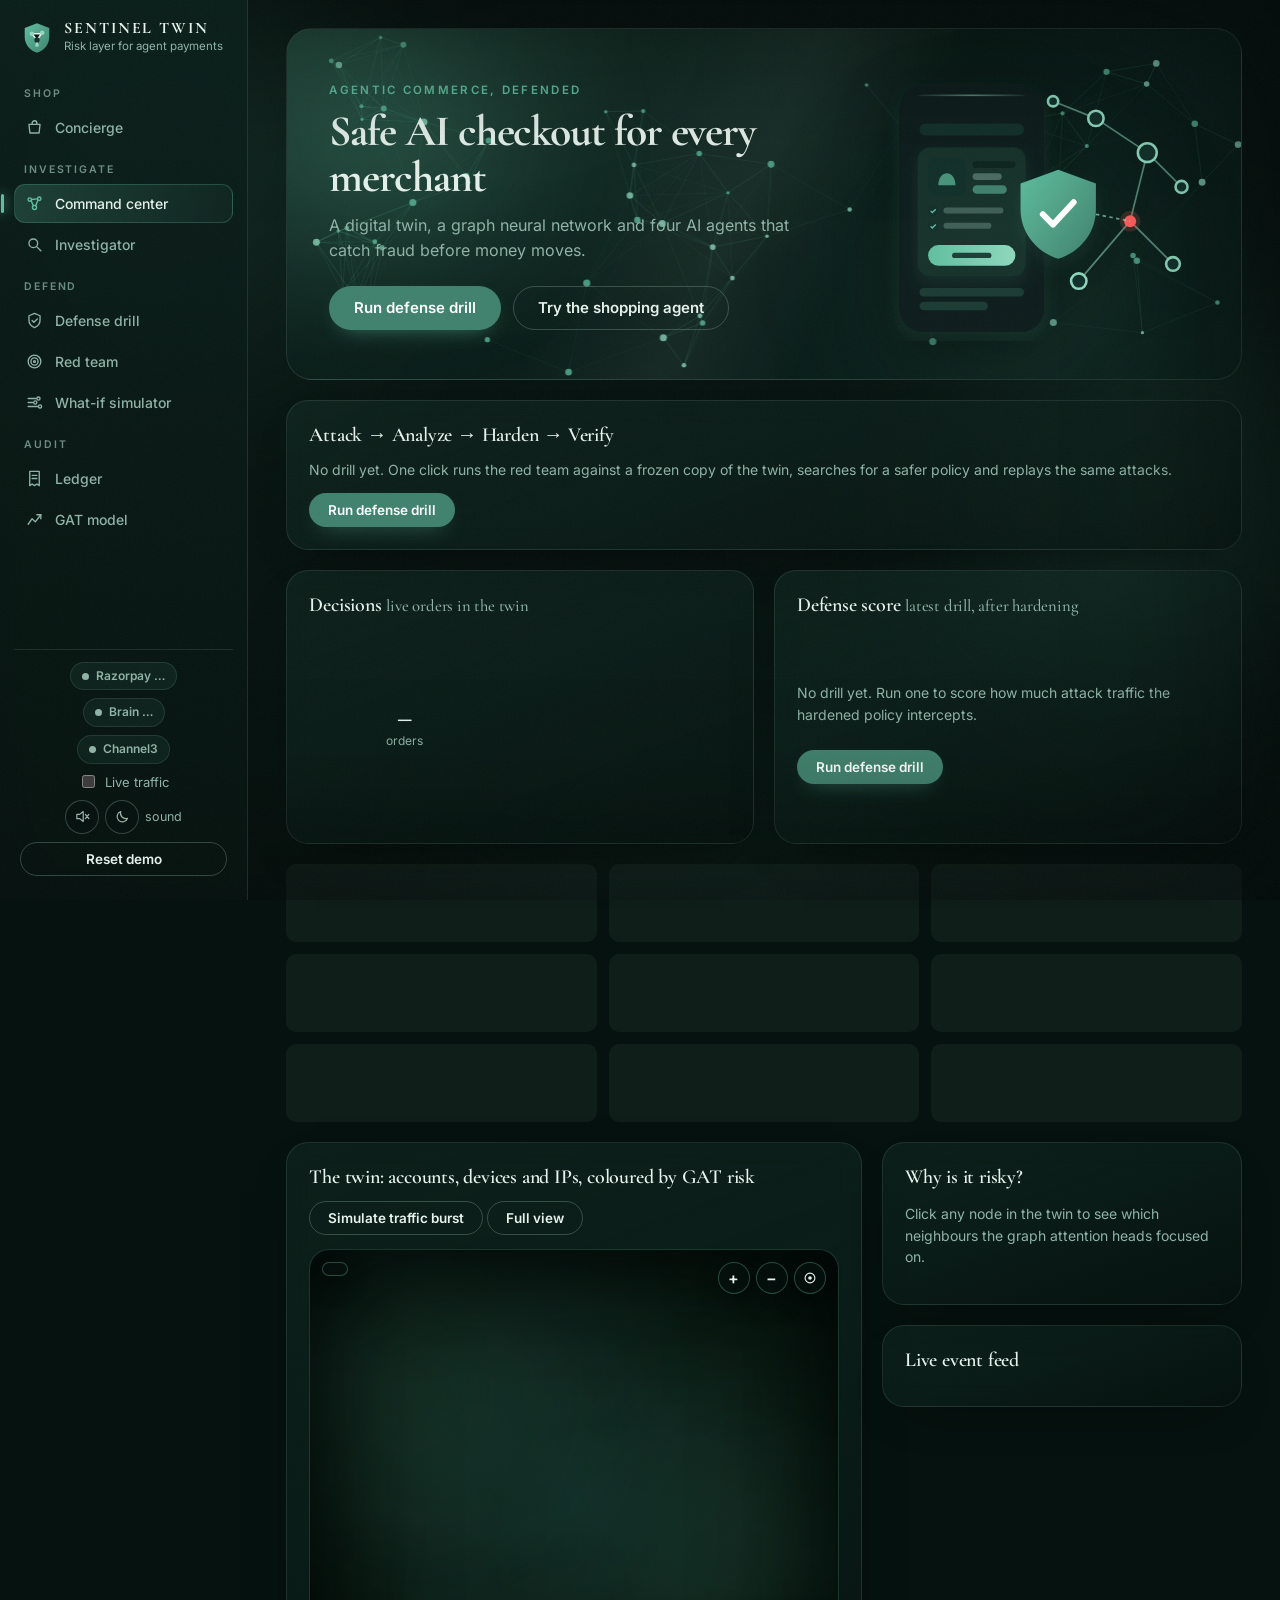
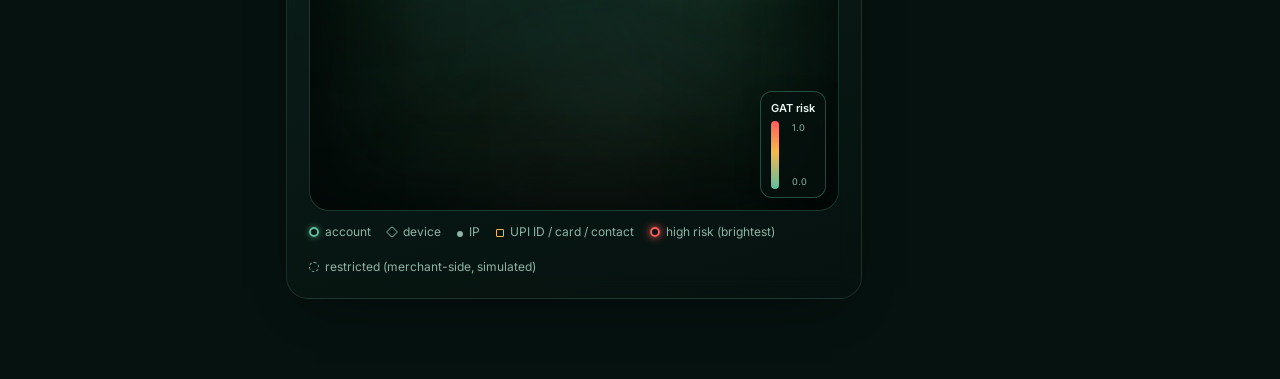
==== static/index.html @ c7ac9d2c "Graph: fewer layout iterations and no improvedLayout pass (it cannot position this graph and blocks " ====
<!doctype html>
<html lang="en">
<head>
<meta charset="utf-8">
<meta name="viewport" content="width=device-width, initial-scale=1">
<title>Sentinel Twin</title>
<link rel="icon" href="data:image/svg+xml,<svg xmlns='http://www.w3.org/2000/svg' viewBox='0 0 32 32'><path d='M16 2 4 6.5v8.2C4 22.3 9.1 28 16 30c6.9-2 12-7.7 12-15.3V6.5Z' fill='%2340826D'/><g fill='%23E6F2EC'><circle cx='11' cy='12' r='2.2'/><circle cx='21' cy='11' r='2.2'/><circle cx='16' cy='19' r='2.6'/></g><path d='M11 12l5 7 5-8' stroke='%23E6F2EC' stroke-width='1.4' fill='none'/></svg>">
<link rel="stylesheet" href="/static/theme.css?v=3">
<link rel="stylesheet" href="/static/vendor/ag-grid.css">
<link rel="stylesheet" href="/static/vendor/ag-theme-quartz.css">
<link rel="stylesheet" href="/static/style.css?v=32">
</head>
<body>
<div id="page-smoke" aria-hidden="true"><i></i><i></i><i></i></div>
<div class="shell">
<aside class="sidebar" id="sidebar" aria-label="Sections">
  <a class="brand" href="/" title="Back to the story"><svg class="logo" viewBox="0 0 36 36" aria-hidden="true"><defs><linearGradient id="lg-sh" x1="0" y1="0" x2="1" y2="1"><stop offset="0" stop-color="#5FBF9F"/><stop offset="1" stop-color="#40826D"/></linearGradient></defs>
    <path d="M18 2.5 5 7.4v9.2C5 25 10.6 31.3 18 33.5 25.4 31.3 31 25 31 16.6V7.4Z" fill="url(#lg-sh)"/>
    <g stroke="#fff" stroke-width="1.6" stroke-linecap="round" opacity=".9"><path d="M12.5 13.5 18 20l5.5-7.5M18 20v5.5M12.5 13.5h11"/></g>
    <g fill="#8FD9BF"><circle cx="12.5" cy="13.5" r="2.4"/><circle cx="23.5" cy="12.5" r="2.4"/><circle cx="18" cy="25.5" r="2"/></g><circle cx="18" cy="20" r="2.8" fill="#12302A"/></svg><div><b>Sentinel Twin</b><small>Risk layer for agent payments</small></div></a>
  <nav class="tabs" id="tabs">
    <div class="navgroup">Shop</div>
    <button data-tab="concierge"><svg viewBox="0 0 24 24" aria-hidden="true"><path d="M5 8h14l-1.2 11H6.2z"/><path d="M9 8V6.5a3 3 0 0 1 6 0V8"/></svg><span>Concierge</span></button>
    <div class="navgroup">Investigate</div>
    <button data-tab="command" class="active"><svg viewBox="0 0 24 24" aria-hidden="true"><circle cx="6" cy="7" r="2.2"/><circle cx="18" cy="6" r="2.2"/><circle cx="12" cy="17" r="2.6"/><path d="M7.8 8.4 10.6 15M16.4 7.6 13.4 15M8.2 7l7.6-.8"/></svg><span>Command center</span></button>
    <button data-tab="investigator"><svg viewBox="0 0 24 24" aria-hidden="true"><circle cx="10.5" cy="10.5" r="5.5"/><path d="m15 15 5 5"/></svg><span>Investigator</span></button>
    <div class="navgroup">Defend</div>
    <button data-tab="drill"><svg viewBox="0 0 24 24" aria-hidden="true"><path d="M12 3 5 6v5.5c0 4.4 3 8 7 9.5 4-1.5 7-5.1 7-9.5V6z"/><path d="m9 12 2.2 2.2L15.5 10"/></svg><span>Defense drill</span></button>
    <button data-tab="redteam"><svg viewBox="0 0 24 24" aria-hidden="true"><circle cx="12" cy="12" r="8"/><circle cx="12" cy="12" r="4.5"/><circle cx="12" cy="12" r="1.2"/></svg><span>Red team</span></button>
    <button data-tab="whatif"><svg viewBox="0 0 24 24" aria-hidden="true"><path d="M4 7h10M4 12h6M4 17h12"/><circle cx="17" cy="7" r="2"/><circle cx="13" cy="12" r="2"/><circle cx="19" cy="17" r="2"/></svg><span>What-if simulator</span></button>
    <div class="navgroup">Audit</div>
    <button data-tab="ledger"><svg viewBox="0 0 24 24" aria-hidden="true"><path d="M6 3h12v18l-3-2-3 2-3-2-3 2z"/><path d="M9 8h6M9 12h6"/></svg><span>Ledger</span></button>
    <button data-tab="model"><svg viewBox="0 0 24 24" aria-hidden="true"><path d="M4 18 9 11l4 4 7-9"/><path d="M15 6h5v5"/></svg><span>GAT model</span></button>
  </nav>
  <div class="side-foot badges">
    <span id="b-pay" class="badge">Razorpay …</span>
    <span id="b-brain" class="badge">Brain …</span>
    <span id="b-c3" class="badge" hidden>Channel3</span>
    <label class="toggle"><input type="checkbox" id="auto"> Live traffic</label>
    <div class="row sound-row"><button class="sound-btn" data-sound-toggle type="button"></button><button class="sound-btn" data-sound-toggle="ambient" type="button"></button><span class="muted small">sound</span></div>
    <button class="ghost" id="btn-reset" title="Rebuild the twin from its seed and clear queues, checkouts and policy">Reset demo</button>
  </div>
</aside>
<div class="scrim" id="scrim" hidden></div>
<div class="workspace">
<header class="mobilebar">
  <button class="ghost iconbtn" id="menu-btn" aria-label="Open navigation" aria-controls="sidebar" aria-expanded="false"><svg viewBox="0 0 24 24" aria-hidden="true"><path d="M4 7h16M4 12h16M4 17h16"/></svg></button>
  <b id="mobile-title">Command center</b>
  <span class="badge" id="b-pay-mini" aria-hidden="true"></span>
  <button class="sound-btn" data-sound-toggle type="button"></button>
</header>
<main>
<!-- COMMAND CENTER -->
<section id="tab-command" class="tab active">
  <div class="hero">
    <div class="hero-bg" aria-hidden="true"><div class="smoke"><i></i><i></i><i></i><i></i></div><canvas id="hero-net"></canvas></div>
    <div class="hero-copy">
      <span class="eyebrow">Agentic commerce, defended</span>
      <h1>Safe AI checkout for every merchant</h1>
      <p class="sub">A digital twin, a graph neural network and four AI agents that catch fraud before money moves.</p>
      <div class="row"><button id="hero-drill">Run defense drill</button><button class="ghost" id="hero-shop">Try the shopping agent</button></div>
      <div id="hero-proof"></div>
    </div>
    <svg class="hero-art" viewBox="0 0 420 320" role="img" aria-label="Illustration: a phone showing a checkout card, protected by a shield linked to a network of nodes">
      <defs>
        <linearGradient id="h-sh" x1="0" y1="0" x2="1" y2="1"><stop offset="0" stop-color="#5FBF9F"/><stop offset="1" stop-color="#40826D"/></linearGradient>
        <linearGradient id="h-btn" x1="0" y1="0" x2="1" y2="0"><stop offset="0" stop-color="#5FBF9F"/><stop offset="1" stop-color="#8FD9BF"/></linearGradient>
        <filter id="h-shadow" x="-20%" y="-20%" width="140%" height="140%"><feDropShadow dx="0" dy="8" stdDeviation="10" flood-color="#40826D" flood-opacity=".18"/></filter>
      </defs>
      <g stroke="#8FD9BF" stroke-width="2" opacity=".55" fill="none">
        <path d="M300 60 L360 100 L340 180 L390 230 M360 100 L400 140 M340 180 L280 250 M300 60 L250 40"/>
      </g>
      <g fill="#12302A" stroke="#8FD9BF" stroke-width="3">
        <circle cx="300" cy="60" r="9"/><circle cx="360" cy="100" r="11"/><circle cx="400" cy="140" r="7"/><circle cx="390" cy="230" r="8"/><circle cx="280" cy="250" r="9"/><circle cx="250" cy="40" r="6"/>
      </g>
      <circle cx="340" cy="180" r="12" fill="#FF5C5C" opacity=".18"/><circle cx="340" cy="180" r="7" fill="#FF5C5C"/>
      <g filter="url(#h-shadow)">
        <rect x="70" y="20" width="170" height="290" rx="28" fill="#0B1F1A"/>
        <rect x="80" y="32" width="150" height="266" rx="20" fill="#0B1F1A"/>
        <rect x="132" y="40" width="46" height="8" rx="4" fill="#0B1F1A"/>
      </g>
      <rect x="94" y="66" width="122" height="14" rx="7" fill="#12302A"/>
      <g filter="url(#h-shadow)"><rect x="92" y="94" width="126" height="150" rx="14" fill="#12302A"/></g>
      <rect x="104" y="106" width="44" height="44" rx="10" fill="#12302A"/>
      <path d="M116 138c0-8 4-14 10-14s10 6 10 14z M120 124h12" fill="#5FBF9F" opacity=".7"/>
      <rect x="156" y="110" width="50" height="8" rx="4" fill="#0B1F1A" opacity=".75"/>
      <rect x="156" y="124" width="34" height="8" rx="4" fill="#8FB3A6" opacity=".45"/>
      <rect x="156" y="138" width="40" height="10" rx="5" fill="#40826D"/>
      <g font-family="Plus Jakarta Sans, sans-serif" font-size="9" fill="#5FBF9F">
        <circle cx="110" cy="168" r="6" fill="#12302A"/><path d="M107 168l2 2 4-4" stroke="#5FBF9F" stroke-width="1.6" fill="none"/>
        <rect x="122" y="164" width="70" height="7" rx="3.5" fill="#8FB3A6" opacity=".35"/>
        <circle cx="110" cy="186" r="6" fill="#12302A"/><path d="M107 186l2 2 4-4" stroke="#5FBF9F" stroke-width="1.6" fill="none"/>
        <rect x="122" y="182" width="56" height="7" rx="3.5" fill="#8FB3A6" opacity=".35"/>
      </g>
      <rect x="104" y="208" width="102" height="24" rx="12" fill="url(#h-btn)"/>
      <rect x="132" y="217" width="46" height="6" rx="3" fill="#12302A" opacity=".9"/>
      <rect x="94" y="258" width="122" height="10" rx="5" fill="#1B3B33"/>
      <rect x="94" y="274" width="80" height="10" rx="5" fill="#1B3B33"/>
      <g filter="url(#h-shadow)" transform="translate(212 120)">
        <path d="M44 0 0 16v30c0 28 19 50 44 58 25-8 44-30 44-58V16Z" fill="url(#h-sh)"/>
        <path d="M26 52l12 12 24-26" stroke="#fff" stroke-width="7" stroke-linecap="round" stroke-linejoin="round" fill="none"/>
      </g>
      <path d="M300 172 L340 180" stroke="#8FD9BF" stroke-width="2" stroke-dasharray="4 4" opacity=".7"/>
    
      <defs><linearGradient id="h-scan" x1="0" y1="0" x2="1" y2="0"><stop offset="0" stop-color="#8FD9BF" stop-opacity="0"/><stop offset=".5" stop-color="#8FD9BF" stop-opacity=".55"/><stop offset="1" stop-color="#8FD9BF" stop-opacity="0"/></linearGradient>
        <clipPath id="h-clip"><rect x="80" y="32" width="150" height="266" rx="20"/></clipPath></defs>
      <g clip-path="url(#h-clip)"><g class="scan"><rect x="80" y="0" width="150" height="34" fill="url(#h-scan)"/><rect x="80" y="17" width="150" height="1.5" fill="#8FD9BF"/></g></g>
    </svg>
  </div>
  <div class="card" id="loop-card"><div class="skel line"></div><div class="skel line short"></div></div>
  <div class="pulse-row">
    <div class="card"><div class="cardhead"><h3>Decisions <small class="muted">live orders in the twin</small></h3></div>
      <div class="donutrow"><div class="donutwrap"><canvas id="decision-donut"></canvas><div class="donut-center"><b id="donut-n">–</b><span>orders</span></div></div><div id="donut-legend" class="donut-legend"></div></div></div>
    <div class="card"><div class="cardhead"><h3>Defense score <small class="muted">latest drill, after hardening</small></h3></div>
      <div id="gauge"></div></div>
  </div>
  <div class="kpis" id="kpis"><div class="kpi skel"></div><div class="kpi skel"></div><div class="kpi skel"></div><div class="kpi skel"></div><div class="kpi skel"></div><div class="kpi skel"></div><div class="kpi skel"></div><div class="kpi skel"></div><div class="kpi skel"></div></div>
  <div class="grid2">
    <div class="card graphcard">
      <div class="cardhead"><h3>The twin: accounts, devices and IPs, coloured by GAT risk</h3>
        <div><button class="ghost" id="btn-burst">Simulate traffic burst</button> <button class="ghost" id="btn-reset-graph">Full view</button></div></div>
      <div class="graphwrap"><div class="stardust" aria-hidden="true"></div><div class="fog" aria-hidden="true"><i></i><i></i><i></i><i></i><i></i><i></i></div><svg class="wisp" aria-hidden="true"><filter id="wisp-f"><feTurbulence type="fractalNoise" baseFrequency=".006 .012" numOctaves="3" seed="7"/><feColorMatrix values="0 0 0 0 .25  0 0 0 0 .55  0 0 0 0 1  0 0 0 .55 -.12"/></filter><rect width="100%" height="100%" filter="url(#wisp-f)"/></svg><div id="graph"></div><div class="vignette" aria-hidden="true"></div>
        <div id="ring-chips"></div>
        <div class="hud hud-tl" id="hud-stats"></div>
        <div class="hud hud-tr"><button class="hudbtn" id="hud-zoom-in" title="Zoom in" aria-label="Zoom in">+</button><button class="hudbtn" id="hud-zoom-out" title="Zoom out" aria-label="Zoom out">−</button><button class="hudbtn" id="hud-ring" title="Focus the riskiest ring" aria-label="Focus the riskiest ring"><svg viewBox="0 0 20 20" width="14" height="14"><circle cx="10" cy="10" r="7" fill="none" stroke="currentColor" stroke-width="1.6"/><circle cx="10" cy="10" r="2.6" fill="currentColor"/></svg></button></div>
        <div class="hud hud-br"><span>GAT risk</span><div class="riskscale"></div><small>1.0</small><small>0.0</small></div></div>
      <div class="legend"><span><i class="dot acc"></i>account</span><span><i class="dot dev"></i>device</span><span><i class="dot ip"></i>IP</span><span><i class="dot pay"></i>UPI ID / card / contact</span><span><i class="dot hot"></i>high risk (brightest)</span><span><i class="dot frozen"></i>restricted (merchant-side, simulated)</span></div>
    </div>
    <div class="side">
      <div class="card" id="explain-card"><h3>Why is it risky?</h3><p class="muted">Click any node in the twin to see which neighbours the graph attention heads focused on.</p></div>
      <div class="card feedcard"><h3>Live event feed</h3><ul id="feed"></ul></div>
    </div>
  </div>
</section>

<!-- DEFENSE DRILL -->
<section id="tab-drill" class="tab">
  <div class="tabhero"><div><h2>Defense drill</h2><p>Attack a frozen copy of the twin, search for a safer policy, then replay the same attacks to prove it.</p></div><svg viewBox="0 0 170 96" role="img" aria-label="Attacker blocked by a shield, then a check mark">
<circle cx="28" cy="48" r="20" fill="#12302A"/><circle cx="28" cy="40" r="7" fill="#FF5C5C"/><path d="M15 64c2-10 7-14 13-14s11 4 13 14z" fill="#FF5C5C" opacity=".85"/>
<path d="M52 48h22" stroke="#FF5C5C" stroke-width="3" stroke-dasharray="4 4"/><path d="M70 42l8 6-8 6" fill="none" stroke="#FF5C5C" stroke-width="3"/>
<path d="M98 14 78 21v16c0 15 9 26 20 30 11-4 20-15 20-30V21z" fill="#40826D"/><path d="M98 22 86 26v11c0 9 5 16 12 19z" fill="#5FBF9F" opacity=".7"/>
<path d="M120 48h14" stroke="#8FD9BF" stroke-width="3"/><circle cx="150" cy="48" r="16" fill="#12302A"/><path d="M143 48l5 5 9-10" fill="none" stroke="#5FBF9F" stroke-width="4" stroke-linecap="round" stroke-linejoin="round"/></svg></div>
  <div class="card flowcard" id="drill-flow"></div>
  <div class="card drill-hero"><div class="cardhead"><div><h3>Defense drill <span class="tag synth">Synthetic attack traffic</span> <span class="tag">Policy hardening</span></h3>
    <p class="muted">One click: the red team attacks a frozen copy of the twin, the simulator searches 216 policies while pricing false positives, then the <b>same</b> seeded attacks are replayed under the winner. Live traffic is untouched until you apply.</p></div>
    <div class="row"><button id="btn-drill" class="big">Run defense drill</button><button class="ghost" id="btn-drill-apply" disabled>Apply hardened policy to live</button><button class="ghost" id="btn-drill-rollback" disabled>Roll back</button></div></div>
    <p class="muted" id="drill-status"></p></div>
  <div class="card drill-step" id="ds-1"><h3>1 · Red team attacks</h3><div id="d-attacks"></div></div>
  <div class="card drill-step" id="ds-2"><h3>2 · Simulator searches</h3><p id="d-search" class="muted"></p><div id="d-cands"></div></div>
  <div class="card drill-step" id="ds-3"><h3>3 · Same attack replayed</h3><div id="d-verify"></div><p id="d-fresh" class="muted"></p></div>
  <div class="card drill-step" id="ds-4"><h3>4 · Scorecard</h3><div class="kpis big" id="d-kpis"></div>
    <div class="drill-chart"><canvas id="d-chart" height="200"></canvas></div>
    <p class="muted">Remaining leak: synthetic-identity warm-up orders under about ₹5,000 look like normal shopping; catching them would cost more good customers than they're worth.</p></div>
  <div class="card drill-step" id="ds-5"><h3>5 · Why a graph? Rules only vs GAT</h3>
    <p class="muted">The same orders replayed through three engines. Intercepted = blocked or sent to review. Synthetic attack traffic.</p>
    <div id="d-engines"></div>
    <div class="drill-chart"><canvas id="d-cmp-chart" height="220"></canvas></div>
    <div id="d-byattack"></div><p class="muted" id="d-auc"></p></div>
  <div class="card" id="mrt-card"><div class="cardhead"><div><h3>Model red team <span class="tag synth">Synthetic attack traffic</span> <span class="tag">Detector hardening</span></h3>
    <small class="muted">The drill above hardens the decision policy. This attacks the detector itself: rings drop 70% of their internal links and add 4 cover links each to honest accounts. Then GraphSAGE is retrained on perturbed graphs and tested on a fresh perturbation. Held-out rings, 3 seeds, on a copy of the twin.</small></div>
    <button id="btn-mrt">Attack and harden the model</button></div><div id="mrt-out"></div></div>
  <div class="card" id="scn-card"><div class="cardhead"><div><h3>New account joins a fraud ring <span class="tag synth">Synthetic scenario</span></h3>
    <small class="muted">A 45-day-old, KYC-verified account with normal history verified a phone number at signup that a known fraud ring also uses. Then the shopping agent checks out a ₹9,999 keyboard. A second account shows the pre-capture check: it pays from a ring's UPI ID. Runs on a copy of the twin; nothing live changes.</small></div>
    <button id="btn-scn">Run scenario</button></div>
    <div id="scn-out"></div></div>
</section>

<!-- CONCIERGE -->
<section id="tab-concierge" class="tab">
  <div class="tabhero"><div><h2>Concierge · chat & voice</h2><p>Shop and pay with Razorpay in ten Indian languages. Spending limits are enforced in code, not by the model.</p></div><svg viewBox="0 0 170 96" role="img" aria-label="Chat bubble with Indian language glyphs and a shopping bag">
<path d="M12 14h96a12 12 0 0 1 12 12v34a12 12 0 0 1-12 12H48l-18 16v-16H12A12 12 0 0 1 0 60V26a12 12 0 0 1 12-12z" fill="#5FBF9F" transform="translate(4 0)"/>
<text x="20" y="52" font-family="Noto Sans, sans-serif" font-size="22" font-weight="700" fill="#fff">अ த ক</text>
<path d="M124 38h36l-4 46h-28z" fill="#40826D"/><path d="M134 38v-6a8 8 0 0 1 16 0v6" fill="none" stroke="#40826D" stroke-width="3.5"/><circle cx="142" cy="60" r="6" fill="#8FD9BF"/></svg></div>
  <div class="grid2">
    <div class="card chat">
      <div class="cardhead"><h3>Talk to Sentinel</h3>
        <div class="row"><select id="lang"></select>
        <label class="toggle"><input type="checkbox" id="speak" checked> Speak replies</label></div></div>
      <div id="messages"></div>
      <div id="pay-slot"></div>
      <div class="composer">
        <button id="mic" class="mic" title="Hold to talk">🎙</button>
        <input id="msg" placeholder="Try: buy a gift for a coffee lover under ₹3,000 · or · investigate the riskiest account · or · run the red team">
        <button id="send">Send</button>
      </div>
      <div class="chips" id="chips"></div>
    </div>
    <div class="side">
      <div class="card"><h3>Spending mandate <small class="muted">enforced in code, not by the model</small></h3>
        <p class="muted small">A UPI Reserve Pay-style consent: approve a limit once, the agent spends inside it. Simulated on standard Razorpay test checkout.</p>
        <div class="form">
          <label>Per-order limit ₹<input type="number" id="m-order" step="100"></label>
          <label>Monthly budget ₹<input type="number" id="m-budget" step="100"></label>
          <label>Blocked categories<input id="m-blocked"></label>
          <div class="row"><button id="m-save" class="ghost">Save mandate</button><span id="m-spent" class="muted"></span></div>
        </div>
      </div>
      <div class="card"><h3>Agent trace</h3><ol id="trace" class="trace"></ol></div>
    </div>
  </div>
</section>

<!-- INVESTIGATOR -->
<section id="tab-investigator" class="tab">
  <div class="tabhero"><div><h2>Investigator</h2><p>An AI analyst that follows shared devices and IPs through the graph and proposes actions for human approval.</p></div><svg viewBox="0 0 170 96" role="img" aria-label="Magnifier over connected nodes">
<g stroke="#8FD9BF" stroke-width="2" opacity=".7"><path d="M20 30 50 50 30 75M50 50 85 30 110 55M85 30 75 12M110 55 140 40"/></g>
<g fill="#12302A" stroke="#5FBF9F" stroke-width="2.5"><circle cx="20" cy="30" r="6"/><circle cx="30" cy="75" r="6"/><circle cx="75" cy="12" r="5"/><circle cx="140" cy="40" r="6"/></g>
<circle cx="50" cy="50" r="7" fill="#FF5C5C"/><circle cx="85" cy="30" r="7" fill="#FF5C5C"/><circle cx="110" cy="55" r="6" fill="#5FBF9F"/>
<circle cx="80" cy="42" r="26" fill="#12302A" fill-opacity=".55" stroke="#40826D" stroke-width="5"/><path d="M99 61l22 22" stroke="#40826D" stroke-width="9" stroke-linecap="round"/></svg></div>
  <div class="grid2">
    <div class="card"><div class="cardhead"><h3>Accounts ranked by GAT risk</h3>
      <button id="btn-investigate-top">Investigate riskiest</button></div>
      <div id="acc-grid" class="ag-theme-quartz-dark gridbox"></div></div>
    <div class="card" id="ev-card"><div class="cardhead"><div><h3>Evidence case <span class="tag">model → evidence → copilot → human</span></h3>
      <small class="muted">The GAT triages; deterministic graph checks gather evidence with record pointers; the copilot only explains that evidence; a person decides, with a reason (RBI rules in <code>compliance_rules.yaml</code>).</small></div></div>
      <div class="row"><input id="ev-account" placeholder="account, e.g. A-212" style="width:160px"><button id="btn-ev-open">Open evidence case</button><button class="ghost" id="btn-ev-top">Riskiest account</button></div>
      <div id="ev-out"></div><p class="muted small" id="ev-ledger"></p></div>
    <div class="side">
      <div class="card"><div class="cardhead"><h3>Reviewer twin <span class="tag">shadow mode</span></h3></div>
        <p class="muted">A digital twin of the person working this queue: it learns from every approve and reject and predicts the next one. It only predicts: a named person decides. Autopilot is off, and only a named admin with a written reason can switch it on, for releasing holds only.</p>
        <div id="rt-card-body"></div></div>
      <div class="card"><div class="cardhead"><h3>Review queue <small class="muted">human approval · least certain first</small></h3>
        <label class="toggle">Reviewer <input id="reviewer" value="merchant" style="width:110px"></label></div>
        <p class="muted">The investigator only proposes refunds and merchant-side restrictions (simulated in the twin, not a Razorpay account action). Held agent checkouts wait here too. Nothing runs until you approve.</p>
        <div id="review-queue"></div>
        <details><summary class="muted">Audit trail</summary><div id="review-audit"></div></details></div>
      <div class="card"><h3>Case reports</h3><div id="cases"></div></div>
      <div class="card"><h3>Investigator trace</h3><ol id="inv-trace" class="trace"></ol></div>
    </div>
  </div>
</section>

<!-- RED TEAM -->
<section id="tab-redteam" class="tab">
  <div class="tabhero"><div><h2>Adaptive red team</h2><p>An attacker agent that probes the twin, learns what was intercepted and changes tactics. Synthetic traffic only.</p></div><svg viewBox="0 0 170 96" role="img" aria-label="Hooded figure next to a target">
<circle cx="120" cy="48" r="38" fill="none" stroke="#FF5C5C" stroke-width="2" opacity=".35"/><circle cx="120" cy="48" r="26" fill="none" stroke="#FF5C5C" stroke-width="2" opacity=".55"/><circle cx="120" cy="48" r="13" fill="none" stroke="#FF5C5C" stroke-width="2.5"/><circle cx="120" cy="48" r="4" fill="#FF5C5C"/>
<path d="M120 4v14M120 78v14M76 48h14M150 48h14" stroke="#FF5C5C" stroke-width="2"/>
<path d="M18 92c0-26 10-40 26-46-10-4-14-14-12-24 2-12 12-18 22-18s20 6 22 18c2 10-2 20-12 24 16 6 26 20 26 46z" fill="#40826D"/>
<ellipse cx="54" cy="30" rx="11" ry="13" fill="#0B1F1A"/><circle cx="50" cy="31" r="1.8" fill="#8FD9BF"/><circle cx="58" cy="31" r="1.8" fill="#8FD9BF"/></svg></div>
  <div class="card"><div class="cardhead"><h3>Adaptive red team <span class="tag synth">Synthetic attack traffic</span></h3>
    <div><button id="btn-campaign">Launch adaptive campaign</button></div></div>
    <p class="muted">The red team attacks a sandboxed fork of the twin, watches what got intercepted (blocked or sent to review), then changes tactics to evade. Nothing touches live state.</p>
    <div class="kpis" id="rt-score"></div>
  </div>
  <div class="card" id="inj-card"><div class="cardhead"><div><h3>Chatbot injection <span class="tag synth">Synthetic attack traffic</span></h3>
    <small class="muted">Prompt-injection attempts against the agents: direct, multilingual (Hindi, Hinglish, Tamil, Telugu, Bengali), encoded, hidden characters, multi-turn, and indirect through an account name, a product listing and webhook notes. On a throwaway copy; nothing live changes. Privileged actions are never available to a model, so "got through" means a real effect or a leak, not just a cheeky reply.</small></div>
    <button id="btn-inj">Run injection playbook</button></div>
    <div class="kpis" id="inj-kpis"></div><div id="inj-out"></div></div>
  <div class="grid2">
    <div class="card"><h3>Attack playbooks <small class="muted">tune and fire one by hand</small></h3><div id="attacks" class="attacks"></div>
      <h3>Results</h3><div id="rt-grid" class="ag-theme-quartz-dark gridbox small"></div></div>
    <div class="side">
      <div class="card"><h3>Red team report</h3><div id="rt-report" class="report muted">No campaign yet.</div>
        <button class="ghost" id="btn-to-whatif">Test a hardened policy in the what-if simulator →</button></div>
      <div class="card"><h3>Red team trace</h3><ol id="rt-trace" class="trace"></ol></div>
    </div>
  </div>
</section>

<!-- WHAT IF -->
<section id="tab-whatif" class="tab">
  <div class="tabhero"><div><h2>What-if simulator</h2><p>Replay traffic and attacks under a proposed policy before you touch the live one.</p></div><svg viewBox="0 0 170 96" role="img" aria-label="Policy sliders next to a bar chart">
<g stroke="#2A4A41" stroke-width="4" stroke-linecap="round"><path d="M10 22h60M10 48h60M10 74h60"/></g>
<g stroke="#5FBF9F" stroke-width="4" stroke-linecap="round"><path d="M10 22h38M10 48h18M10 74h48"/></g>
<g fill="#12302A" stroke="#40826D" stroke-width="3"><circle cx="48" cy="22" r="6"/><circle cx="28" cy="48" r="6"/><circle cx="58" cy="74" r="6"/></g>
<rect x="88" y="10" width="76" height="78" rx="10" fill="#12302A" stroke="#12302A" stroke-width="2"/>
<rect x="98" y="52" width="10" height="28" rx="3" fill="#40826D"/><rect x="112" y="40" width="10" height="40" rx="3" fill="#8FD9BF"/><rect x="128" y="58" width="10" height="22" rx="3" fill="#40826D"/><rect x="142" y="26" width="10" height="54" rx="3" fill="#8FD9BF"/></svg></div>
  <div class="grid2">
    <div class="card"><h3>Policy under test</h3>
      <div class="form" id="policy-form"></div>
      <label class="toggle"><input type="checkbox" id="wi-rt" checked> Include the latest red-team attack traffic</label>
      <div class="row"><button id="btn-whatif">Run simulation on the twin</button><button class="ghost" id="btn-apply">Apply to live policy</button></div>
      <p class="muted" id="wi-note"></p>
    </div>
    <div class="card"><h3>Current vs proposed policy</h3><canvas id="wi-chart" height="220"></canvas><div class="kpis" id="wi-kpis"></div></div>
  </div>
</section>

<!-- LEDGER -->
<section id="tab-ledger" class="tab">
  <div class="tabhero"><div><h2>Ledger</h2><p>Every order mirrored into the twin, every agent checkout and every Razorpay API call.</p></div><svg viewBox="0 0 170 96" role="img" aria-label="A stack of receipts">
<g transform="translate(40 6)"><rect x="16" y="0" width="70" height="80" rx="8" fill="#12302A" stroke="#8FD9BF" stroke-width="2" transform="rotate(8 50 40)"/>
<rect x="8" y="4" width="70" height="80" rx="8" fill="#12302A" stroke="#8FD9BF" stroke-width="2" transform="rotate(-5 43 44)"/>
<rect x="12" y="6" width="70" height="82" rx="8" fill="#12302A" stroke="#5FBF9F" stroke-width="2.5"/>
<rect x="22" y="18" width="36" height="6" rx="3" fill="#40826D"/><g fill="#2A4A41"><rect x="22" y="32" width="50" height="5" rx="2.5"/><rect x="22" y="43" width="44" height="5" rx="2.5"/><rect x="22" y="54" width="48" height="5" rx="2.5"/></g>
<rect x="22" y="68" width="30" height="8" rx="4" fill="#5FBF9F"/><circle cx="66" cy="72" r="8" fill="#12302A"/><path d="M62 72l3 3 5-6" fill="none" stroke="#5FBF9F" stroke-width="2.5"/></g></svg></div>
  <div class="card"><div class="cardhead"><h3>Orders mirrored in the twin</h3><input id="ord-filter" placeholder="Filter…"></div>
    <div id="ord-grid" class="ag-theme-quartz-dark gridbox tall"></div></div>
  <div class="grid2">
    <div class="card"><h3>Razorpay checkouts created by the agent</h3><div id="co-grid" class="ag-theme-quartz-dark gridbox small"></div></div>
    <div class="card"><h3>Razorpay API calls</h3><div id="api-grid" class="ag-theme-quartz-dark gridbox small"></div></div>
  </div>
</section>

<!-- MODEL -->
<section id="tab-model" class="tab">
  <div class="grid2">
    <div class="card"><div class="cardhead"><h3>Graph attention network</h3><button class="ghost" id="btn-retrain">Retrain on the live twin</button></div>
      <div class="kpis" id="model-kpis"></div>
      <canvas id="train-chart" height="200"></canvas></div>
    <div class="card"><h3>How it works</h3>
      <ol class="explain">
        <li><b>Mirror.</b> Every buyer, device, IP and merchant becomes a node. Orders from Razorpay checkout and webhooks add edges, so the twin is always a copy of the live business.</li>
        <li><b>Attend.</b> A 2-layer GAT (4 attention heads, then 1) learns how much each neighbour matters. A new account sharing a device with a known ring lights up even if it looks clean on its own.</li>
        <li><b>Decide.</b> GAT risk is combined with transaction signals (new device, geo mismatch, spend spike, velocity) into approve, review or block before the Razorpay order is created.</li>
        <li><b>Attack.</b> The red team forks the twin and adapts attacks until something gets through.</li>
        <li><b>Rehearse.</b> The what-if simulator replays traffic and attacks under a proposed policy, so you change the real one with evidence.</li>
      </ol>
      <p class="muted">Written from scratch in NumPy with hand-derived backprop; tests check every gradient against finite differences.</p>
    </div>
  </div>
</section>
</main>
</div>
</div>
<div id="toasts" aria-live="polite"></div>
<div class="arrive-flash" id="arriveFlash" aria-hidden="true"></div>
<div id="modal" class="modal" hidden><div class="modal-box"><div class="cardhead"><h3 id="modal-title">Decision receipt</h3>
  <button class="ghost" id="modal-close">Close</button></div><div id="modal-body"></div></div></div>
<script src="/static/vendor/vis-network.min.js"></script>
<script src="/static/vendor/ag-grid-community.min.js"></script>
<script src="/static/vendor/chart.umd.min.js"></script>
<script src="/static/vendor/marked.min.js"></script>
<script src="/static/vendor/purify.min.js"></script>
<script src="/static/app.js?v=38"></script>
<script src="/static/drill.js?v=37"></script>
<script src="/static/receipts.js?v=36"></script>
<script src="/static/review.js?v=37"></script>
<script src="/static/evidence.js?v=13"></script>
<script src="/static/fx.js?v=25"></script>
<script src="/static/vendor/gsap.min.js"></script>
<script src="/static/js/sound.js?v=1"></script>
<script src="/static/ui.js?v=2"></script>
</body>
</html>
---- static/theme.css ----
/* Sentinel Twin design tokens: one identity for the landing page and the app. Viridian on deep green-black.
   Contrast (WCAG): --text on --bg 16.6:1, --muted on --bg-2 7.5:1, --glow on --bg-2 7.7:1, white on --primary 4.5:1,
   --danger on --bg-2 5.7:1, --warn on --bg-2 9.7:1. Viridian itself (3.8:1) is used for fills, never small text. */
@font-face { font-family: "Cormorant Garamond"; src: url("/static/vendor/fonts/cormorant-garamond-latin-500-normal.woff2") format("woff2"); font-weight: 500; font-style: normal; font-display: swap; }
@font-face { font-family: "Cormorant Garamond"; src: url("/static/vendor/fonts/cormorant-garamond-latin-600-normal.woff2") format("woff2"); font-weight: 600; font-style: normal; font-display: swap; }
@font-face { font-family: "Cormorant Garamond"; src: url("/static/vendor/fonts/cormorant-garamond-latin-700-normal.woff2") format("woff2"); font-weight: 700; font-style: normal; font-display: swap; }
@font-face { font-family: "Cormorant Garamond"; src: url("/static/vendor/fonts/cormorant-garamond-latin-500-italic.woff2") format("woff2"); font-weight: 500; font-style: italic; font-display: swap; }
@font-face { font-family: "Cormorant Garamond"; src: url("/static/vendor/fonts/cormorant-garamond-latin-600-italic.woff2") format("woff2"); font-weight: 600; font-style: italic; font-display: swap; }
@font-face { font-family: "Fraunces"; src: url("/static/vendor/fonts/fraunces-latin-full-normal.woff2") format("woff2-variations"), url("/static/vendor/fonts/fraunces-latin-full-normal.woff2") format("woff2"); font-weight: 100 900; font-style: normal; font-display: swap; }
@font-face { font-family: "Fraunces"; src: url("/static/vendor/fonts/fraunces-latin-full-italic.woff2") format("woff2-variations"), url("/static/vendor/fonts/fraunces-latin-full-italic.woff2") format("woff2"); font-weight: 100 900; font-style: italic; font-display: swap; }
@font-face { font-family: "Inter"; src: url("/static/vendor/fonts/inter-latin-400-normal.woff2") format("woff2"); font-weight: 400; font-display: swap; }
@font-face { font-family: "Inter"; src: url("/static/vendor/fonts/inter-latin-500-normal.woff2") format("woff2"); font-weight: 500; font-display: swap; }
@font-face { font-family: "Inter"; src: url("/static/vendor/fonts/inter-latin-600-normal.woff2") format("woff2"); font-weight: 600; font-display: swap; }
@font-face { font-family: "Inter"; src: url("/static/vendor/fonts/inter-latin-700-normal.woff2") format("woff2"); font-weight: 700; font-display: swap; }
@font-face { font-family: "JetBrains Mono"; src: url("/static/vendor/fonts/jetbrains-mono-latin-500-normal.woff2") format("woff2"); font-weight: 500; font-display: swap; }

:root {
  /* surfaces */
  --bg: #06120F;          /* page */
  --bg-2: #0B1F1A;        /* raised page areas, nav */
  --surface: #0F2620;     /* cards */
  --surface-2: #12302A;   /* inputs, table headers, hover */
  --line: rgba(143, 179, 166, .16);
  --line-strong: rgba(143, 179, 166, .32);
  /* brand */
  --primary: #40826D;     /* viridian: fills, buttons, active states */
  --primary-ink: #FFFFFF; /* text on --primary (4.5:1) */
  --glow: #5FBF9F;        /* highlights, graph edges, accent text */
  --glow-soft: rgba(95, 191, 159, .16);
  --deep: #1F4D40;
  /* moodboard: dark-academia viridian, moonlight and a little gold */
  --sage-1: #2B3A33; --sage-2: #3E5248; --sage-hi: #9DB5A8; --moon: #E8F5EE; --gold: #C9A45C;
  --teal-1: #1E5A4C; --teal-2: #2E7D6B; --teal-3: #3FA58A; --teal-4: #7FD1B9;
  /* text */
  --text: #E6F2EC;
  --muted: #8FB3A6;
  /* status */
  --danger: #FF5C5C;      /* fraud, block */
  --danger-soft: rgba(255, 92, 92, .14);
  --warn: #F5B84B;        /* review, hold */
  --warn-soft: rgba(245, 184, 75, .14);
  --ok: #5FBF9F;
  --ok-soft: rgba(95, 191, 159, .14);
  /* type */
  --font-display: "Cormorant Garamond", "Fraunces", Georgia, serif;
  --font-accent: "Fraunces", Georgia, serif;
  --font-ui: "Inter", system-ui, -apple-system, "Segoe UI", sans-serif;
  --font-mono: "JetBrains Mono", ui-monospace, SFMono-Regular, Menlo, monospace;
  --fs-xs: 12px; --fs-sm: 13.5px; --fs-md: 15px; --fs-lg: 18px; --fs-xl: 24px; --fs-2xl: 34px; --fs-3xl: clamp(40px, 6vw, 76px);
  /* shape and motion */
  --r-sm: 8px; --r-md: 14px; --r-lg: 22px; --r-pill: 999px;
  --shadow: 0 18px 50px -20px rgba(0, 0, 0, .7), 0 0 0 1px var(--line);
  --glass: linear-gradient(160deg, rgba(95, 191, 159, .08), rgba(15, 38, 32, .55) 40%, rgba(6, 18, 15, .6));
  --ease: cubic-bezier(.2, .8, .2, 1);
  --t: .22s;
}

html { background: var(--bg); color: var(--text); color-scheme: dark; }
body { margin: 0; font-family: var(--font-ui); font-size: var(--fs-md); line-height: 1.55; background: var(--bg); color: var(--text);
  -webkit-font-smoothing: antialiased; text-rendering: optimizeLegibility; }
h1, h2, h3, .display { font-family: var(--font-display); font-weight: 600; letter-spacing: -.005em; line-height: 1.05; margin: 0; }
.spaced { text-transform: uppercase; letter-spacing: .32em; }
.tilde { font-family: var(--font-display); font-style: italic; font-weight: 500; color: var(--sage-hi); letter-spacing: .02em; }
a { color: var(--glow); }
code, .mono { font-family: var(--font-mono); font-size: .9em; }
::selection { background: var(--primary); color: #fff; }
:focus-visible { outline: 2px solid var(--glow); outline-offset: 2px; border-radius: 6px; }

/* one button system: .btn (primary), .btn.ghost, .btn.danger, .btn.small; plain <button> in the app maps to these */
.btn { display: inline-flex; align-items: center; justify-content: center; gap: .5em; padding: .72em 1.25em; border-radius: var(--r-pill);
  border: 1px solid transparent; background: var(--primary); color: var(--primary-ink); font: 600 var(--fs-md)/1 var(--font-ui);
  text-decoration: none; cursor: pointer; transition: transform var(--t) var(--ease), background var(--t), box-shadow var(--t), border-color var(--t);
  box-shadow: 0 10px 30px -12px rgba(95, 191, 159, .6); }
.btn:hover { background: #4C957E; box-shadow: 0 14px 36px -12px rgba(95, 191, 159, .8); }
.btn:active { transform: translateY(1px) scale(.98); }
.btn.ghost { background: transparent; color: var(--text); border-color: var(--line-strong); box-shadow: none; }
.btn.ghost:hover { border-color: var(--glow); background: var(--glow-soft); }
.btn.big { padding: .95em 1.7em; font-size: var(--fs-lg); }

.pill-tag { display: inline-flex; align-items: center; gap: .45em; padding: .3em .8em; border-radius: var(--r-pill); font-size: var(--fs-xs);
  font-weight: 600; letter-spacing: .02em; border: 1px solid var(--line-strong); color: var(--muted); background: rgba(6, 18, 15, .5); }
.pill-tag i { width: 7px; height: 7px; border-radius: 50%; background: var(--glow); box-shadow: 0 0 10px var(--glow); }
.pill-tag.warn i { background: var(--warn); box-shadow: 0 0 10px var(--warn); }

@media (prefers-reduced-motion: reduce) {
  *, *::before, *::after { animation-duration: .001s !important; animation-iteration-count: 1 !important; transition-duration: .001s !important; scroll-behavior: auto !important; }
}
---- static/style.css ----
/* Sentinel Twin app shell. Tokens (colours, fonts, radii) come from theme.css, shared with the landing page.
   One button system, one type scale, one card style. Grouped side navigation; a drawer on phones. */
* { box-sizing: border-box; }
body { margin: 0; font: 14px/1.55 var(--font-ui); background: var(--bg); color: var(--text); }
h3 { margin: 0 0 12px; font: 600 20px/1.2 var(--font-display); letter-spacing: -.01em; }
h4 { font-weight: 600; }
small { font-weight: 400; }
.muted { color: var(--muted); }
.small { font-size: 12.5px; }
a { color: var(--glow); }
code { font: 500 12px var(--font-mono); color: #BFE0D2; background: rgba(143,179,166,.1); border-radius: 5px; padding: 0 4px; word-break: break-word; }

/* ---------- buttons: one system ---------- */
button { display: inline-flex; align-items: center; justify-content: center; gap: 6px; background: var(--primary); color: #fff; border: 1px solid transparent;
  border-radius: var(--r-pill); padding: 8px 18px; font: 600 13.5px/1.2 var(--font-ui); cursor: pointer;
  transition: transform .3s cubic-bezier(.34,1.56,.64,1), background .18s, border-color .18s, box-shadow .2s, color .18s;
  box-shadow: 0 8px 22px -12px rgba(95,191,159,.7); }
button:hover { background: #4C957E; transform: translateY(-1px); }
button:active { transform: translateY(1px) scale(.98); }
button.ghost { background: transparent; color: var(--text); border-color: var(--line-strong); box-shadow: none; }
button.ghost:hover { border-color: var(--glow); background: var(--glow-soft); }
button.big { font-size: 15.5px; padding: 12px 26px; }
button:disabled { opacity: .5; cursor: not-allowed; transform: none; }
input, select, textarea { background: var(--surface-2); border: 1px solid var(--line-strong); color: var(--text); border-radius: 10px; padding: 8px 11px; font: inherit; }
input::placeholder { color: rgba(143,179,166,.7); }
input:focus, select:focus, textarea:focus { outline: none; border-color: var(--glow); box-shadow: 0 0 0 3px var(--glow-soft); }
input[type=checkbox], input[type=range] { accent-color: var(--glow); }

/* ---------- shell: sidebar + workspace ---------- */
.shell { display: grid; grid-template-columns: 248px minmax(0, 1fr); min-height: 100vh; }
.sidebar { position: sticky; top: 0; height: 100vh; overflow-y: auto; display: flex; flex-direction: column; gap: 18px; padding: 20px 14px;
  background: linear-gradient(180deg, rgba(11,31,26,.92), rgba(6,18,15,.92)); border-right: 1px solid var(--line); z-index: 30;
  backdrop-filter: blur(14px); -webkit-backdrop-filter: blur(14px); }
.brand { display: flex; gap: 10px; align-items: center; text-decoration: none; color: var(--text); padding: 0 6px; }
.brand b { display: block; font: 650 18px/1.1 var(--font-display); }
.brand small { display: block; color: var(--muted); font-size: 11.5px; }
.logo { width: 34px; height: 34px; flex: none; }
.tabs { display: flex; flex-direction: column; gap: 2px; }
.navgroup { font: 600 10.5px var(--font-ui); letter-spacing: .18em; text-transform: uppercase; color: rgba(143,179,166,.75); padding: 14px 10px 6px; }
.tabs button { justify-content: flex-start; gap: 11px; width: 100%; padding: 9px 10px; border-radius: 11px; background: transparent; color: var(--muted);
  font-weight: 500; font-size: 14px; box-shadow: none; border: 1px solid transparent; position: relative; }
.tabs button svg { width: 19px; height: 19px; flex: none; fill: none; stroke: currentColor; stroke-width: 1.7; stroke-linecap: round; stroke-linejoin: round; }
.tabs button:hover { background: rgba(95,191,159,.07); color: var(--text); transform: translateX(2px); }
.tabs button.active { background: linear-gradient(90deg, rgba(64,130,109,.35), rgba(64,130,109,.08)); color: var(--text); border-color: rgba(95,191,159,.25); }
.tabs button.active::before { content: ""; position: absolute; left: -14px; top: 9px; bottom: 9px; width: 3px; border-radius: 3px; background: var(--glow); box-shadow: 0 0 12px var(--glow); }
.tabs button.active svg { color: var(--glow); }
.side-foot { margin-top: auto; display: flex; flex-direction: column; align-items: flex-start; gap: 8px; padding: 12px 6px 4px; border-top: 1px solid var(--line); }
.side-foot button { width: 100%; }
.badges { display: flex; gap: 8px; flex-wrap: wrap; align-items: center; }
.badge { display: inline-flex; align-items: center; padding: 4px 11px; border-radius: var(--r-pill); background: rgba(95,191,159,.08); color: var(--muted);
  font-size: 12px; font-weight: 600; border: 1px solid var(--line); max-width: 100%; }
.badge::before { content: ""; display: inline-block; width: 7px; height: 7px; border-radius: 50%; background: currentColor; margin-right: 7px; flex: none; }
.badge.on { color: var(--ok); border-color: rgba(95,191,159,.35); }
.badge.off { color: var(--warn); border-color: rgba(245,184,75,.35); background: var(--warn-soft); }
.toggle { display: inline-flex; gap: 7px; align-items: center; color: var(--muted); font-size: 13px; }
.workspace { min-width: 0; }
.mobilebar { display: none; }
.scrim { display: none; }
main { padding: 28px clamp(16px, 3vw, 40px) 60px; max-width: 1480px; margin: 0 auto; }
.tab { display: none; }
.tab.active { display: block; animation: pagein .5s cubic-bezier(.2,.8,.2,1); }
@keyframes pagein { from { opacity: 0; transform: translateY(14px); } to { opacity: 1; transform: none; } }

/* ---------- ambient page smoke (static, cheap) ---------- */
#page-smoke { position: fixed; inset: 0; z-index: -1; pointer-events: none; overflow: hidden; background: var(--bg); }
#page-smoke i { position: absolute; border-radius: 50%; filter: blur(100px); transition: background 1.2s ease; }
#page-smoke i:nth-child(1) { width: 50vw; height: 50vw; left: -14vw; top: -14vw; background: radial-gradient(circle, var(--s1) 0%, transparent 68%); opacity: .3; }
#page-smoke i:nth-child(2) { width: 42vw; height: 42vw; right: -12vw; top: 25vh; background: radial-gradient(circle, var(--s2) 0%, transparent 68%); opacity: .2; }
#page-smoke i:nth-child(3) { width: 52vw; height: 52vw; left: 28vw; bottom: -28vw; background: radial-gradient(circle, var(--s3) 0%, transparent 68%); opacity: .18; }
body { background: transparent; --s1: #40826D; --s2: #5FBF9F; --s3: #1F4D40; }
body[data-tab=redteam] { --s1: #FF5C5C; --s2: #40826D; --s3: #4A1F1F; }
body[data-tab=investigator] { --s1: #40826D; --s2: #F5B84B; --s3: #1F4D40; }
body[data-tab=drill] { --s1: #40826D; --s2: #FF5C5C; --s3: #1F4D40; }
body::after { content: ""; position: fixed; inset: 0; pointer-events: none; z-index: 100; opacity: .04;
  background-image: url("data:image/svg+xml,%3Csvg xmlns='http://www.w3.org/2000/svg' width='160' height='160'%3E%3Cfilter id='n'%3E%3CfeTurbulence type='fractalNoise' baseFrequency='.9' numOctaves='2' stitchTiles='stitch'/%3E%3C/filter%3E%3Crect width='100%25' height='100%25' filter='url(%23n)'/%3E%3C/svg%3E"); }

/* ---------- cards, grids, KPIs ---------- */
.card { background: var(--glass); border: 1px solid var(--line); border-radius: var(--r-lg); padding: 22px; margin-bottom: 20px; min-width: 0;
  box-shadow: 0 20px 50px -30px rgba(0,0,0,.8); backdrop-filter: blur(12px); -webkit-backdrop-filter: blur(12px);
  transition: border-color .3s, transform .4s cubic-bezier(.34,1.56,.64,1); }
.card:hover { border-color: rgba(143,179,166,.26); }
.cardhead { display: flex; justify-content: space-between; align-items: center; gap: 12px; flex-wrap: wrap; margin-bottom: 14px; }
.cardhead h3 { margin: 0; }
.grid2 { display: grid; grid-template-columns: minmax(0, 1.6fr) minmax(0, 1fr); gap: 20px; align-items: start; }
.side { min-width: 0; }
.row { display: flex; gap: 8px; align-items: center; flex-wrap: wrap; }
.kpis { display: grid; grid-template-columns: repeat(auto-fill, minmax(168px, 1fr)); gap: 12px; margin-bottom: 20px; }
.kpi { position: relative; background: var(--glass); border: 1px solid var(--line); border-radius: var(--r-md); padding: 14px 16px 16px; min-height: 78px;
  transition: transform .4s cubic-bezier(.34,1.56,.64,1), border-color .25s; }
.kpi:hover { transform: translateY(-3px); border-color: var(--line-strong); }
.kpi b { display: block; font: 600 29px/1.1 var(--font-display); color: var(--text); font-variant-numeric: tabular-nums;
  overflow-wrap: anywhere; }
.kpi span, .kpi small { color: var(--muted); font-size: 12.5px; }
.kpi.ok b { color: var(--ok); } .kpi.warn b { color: var(--warn); } .kpi.bad b { color: var(--danger); }
.kpi .spark { position: absolute; right: 12px; bottom: 12px; width: 52px; height: 18px; opacity: .9; }
.kpis.big .kpi b { font-size: 28px; } .kpis.big .kpi small { display: block; margin-top: 2px; }
#kpis { grid-template-columns: repeat(3, minmax(0, 1fr)); }
.pulse-row { display: grid; grid-template-columns: repeat(2, minmax(0, 1fr)); gap: 20px; }

/* ---------- command-center hero ---------- */
.hero { position: relative; overflow: hidden; isolation: isolate; display: grid; grid-template-columns: minmax(0, 1.35fr) minmax(0, 1fr); gap: 24px; align-items: center;
  padding: 38px 42px; border-radius: 26px; margin-bottom: 20px; border: 1px solid var(--line);
  background: radial-gradient(120% 140% at 0% 0%, rgba(64,130,109,.45), rgba(11,31,26,.9) 55%, rgba(6,18,15,.95)); }
.hero-bg { position: absolute; inset: 0; z-index: 0; pointer-events: none; }
.hero-bg .smoke { position: absolute; inset: 0; }
.hero-bg .smoke i { position: absolute; border-radius: 50%; filter: blur(70px); animation: drift 24s ease-in-out infinite alternate; }
.hero-bg .smoke i:nth-child(1) { width: 320px; height: 320px; left: -60px; top: -60px; background: radial-gradient(circle, rgba(95,191,159,.35), transparent 70%); }
.hero-bg .smoke i:nth-child(2) { width: 280px; height: 280px; right: 10%; top: 30%; background: radial-gradient(circle, rgba(64,130,109,.4), transparent 70%); animation-duration: 30s; }
.hero-bg .smoke i:nth-child(3), .hero-bg .smoke i:nth-child(4) { display: none; }
@keyframes drift { to { transform: translate(120px, 60px) scale(1.15); } }
#hero-net { position: absolute; inset: 0; width: 100%; height: 100%; }
.hero-copy, .hero-art { position: relative; z-index: 1; }
.hero h1 { margin: 10px 0 12px; font: 650 clamp(30px, 3.4vw, 46px)/1.05 var(--font-display); letter-spacing: -.025em; }
.hero p.sub { margin: 0 0 24px; font-size: 16px; color: var(--muted); max-width: 560px; }
.hero .row { gap: 12px; }
.hero button { padding: 12px 24px; font-size: 15px; }
.hero-art { width: 100%; max-width: 380px; justify-self: end; animation: float 6s ease-in-out infinite; filter: drop-shadow(0 18px 30px rgba(0,0,0,.45)); }
@keyframes float { 50% { transform: translateY(-10px); } }
.hero-art .scan { animation: scan 3.2s cubic-bezier(.45,0,.55,1) infinite; }
@keyframes scan { 0% { transform: translateY(20px); } 50% { transform: translateY(270px); } 100% { transform: translateY(20px); } }
.eyebrow { display: inline-block; font: 600 11.5px var(--font-ui); letter-spacing: .2em; text-transform: uppercase; color: var(--glow); }
.proof { display: inline-flex; align-items: center; gap: 8px; padding: 6px 14px; border-radius: var(--r-pill); background: var(--ok-soft); color: var(--ok);
  font-weight: 600; font-size: 12.5px; border: 1px solid rgba(95,191,159,.3); margin-top: 18px; }
.loop { display: grid; grid-template-columns: repeat(4, minmax(0, 1fr)); gap: 12px; margin-bottom: 4px; }
.loop .step { background: rgba(6,18,15,.45); border: 1px solid var(--line); border-radius: var(--r-md); padding: 14px 16px; position: relative; }
.loop .step b { display: block; color: var(--text); font-size: 12px; text-transform: uppercase; letter-spacing: .1em; margin-bottom: 4px; }
.loop .step .n { display: inline-grid; place-items: center; width: 22px; height: 22px; border-radius: 50%; background: var(--primary); color: #fff; font-size: 11.5px; font-weight: 700; margin-right: 6px; }
.loop .step:not(:last-child)::after { content: "→"; position: absolute; right: -12px; top: 50%; transform: translateY(-50%); color: var(--glow); font-weight: 700; z-index: 1; }
.loop .step span.v { font-size: 13px; color: var(--muted); }
.loop-cta { display: flex; justify-content: space-between; align-items: center; gap: 12px; flex-wrap: wrap; }

/* ---------- section banners ---------- */
.tabhero { display: flex; justify-content: space-between; align-items: center; gap: 20px; padding: 22px 28px; margin-bottom: 20px; border-radius: 24px;
  background: radial-gradient(120% 160% at 0% 0%, rgba(64,130,109,.38), rgba(11,31,26,.85) 60%); border: 1px solid var(--line); }
.tabhero h2 { margin: 0 0 6px; font: 650 clamp(24px, 2.6vw, 34px)/1.1 var(--font-display); letter-spacing: -.02em; }
.tabhero p { margin: 0; color: var(--muted); max-width: 720px; font-size: 15px; }
.tabhero svg { width: 150px; height: 86px; flex: none; }
.tab.active .tabhero svg { animation: float 7s ease-in-out infinite; }

/* ---------- twin graph ---------- */
.graphcard { position: relative; overflow: hidden; }
.graphwrap { position: relative; border-radius: 20px; overflow: hidden; isolation: isolate; border: 1px solid rgba(95,191,159,.22);
  background: radial-gradient(ellipse at 50% 45%, #0F2A23 0%, #08170F 60%, #040C0A 100%); box-shadow: inset 0 0 80px rgba(0,0,0,.55); }
.graphwrap .fog { position: absolute; inset: -10%; z-index: 0; pointer-events: none; }
.graphwrap .fog i { position: absolute; border-radius: 50%; mix-blend-mode: screen; filter: blur(80px); animation: fog 70s ease-in-out infinite alternate; }
.graphwrap .fog i:nth-child(1) { width: 55%; height: 60%; left: -5%; top: 0; background: radial-gradient(circle, rgba(64,130,109,.35), transparent 70%); }
.graphwrap .fog i:nth-child(2) { width: 50%; height: 55%; right: -5%; top: 25%; background: radial-gradient(circle, rgba(95,191,159,.18), transparent 70%); animation-duration: 90s; }
.graphwrap .fog i:nth-child(3) { width: 45%; height: 45%; left: 30%; bottom: -10%; background: radial-gradient(circle, rgba(255,92,92,.08), transparent 70%); animation-duration: 80s; }
.graphwrap .fog i:nth-child(n+4) { display: none; }
@keyframes fog { to { transform: translate(12%, 8%) scale(1.12); } }
.graphwrap .wisp { position: absolute; inset: 0; width: 100%; height: 100%; z-index: 0; opacity: .07; mix-blend-mode: screen; pointer-events: none; }
.graphwrap .stardust { position: absolute; inset: 0; z-index: 0; pointer-events: none; opacity: .12;
  background-image: radial-gradient(1px 1px at 12px 18px, #E6F2EC 50%, transparent 51%), radial-gradient(1px 1px at 83px 64px, #E6F2EC 50%, transparent 51%),
    radial-gradient(1px 1px at 141px 27px, #8FD9BF 50%, transparent 51%), radial-gradient(1px 1px at 47px 121px, #E6F2EC 50%, transparent 51%),
    radial-gradient(1px 1px at 167px 143px, #8FD9BF 50%, transparent 51%); background-size: 200px 200px; }
.graphwrap .vignette { position: absolute; inset: 0; z-index: 2; pointer-events: none; border-radius: 20px; box-shadow: inset 0 0 110px 24px rgba(2,8,6,.7); }
.graphwrap #graph { position: relative; z-index: 1; height: 560px; }
.pulsecv { position: absolute; left: 0; top: 0; width: 100%; height: 560px; z-index: 2; pointer-events: none; }
.hud { position: absolute; z-index: 3; color: var(--text); font-size: 12px; }
.hud-tl, .ringchip, .hudbtn, .hud-br { background: rgba(6,18,15,.7); border: 1px solid rgba(95,191,159,.35); backdrop-filter: blur(10px); -webkit-backdrop-filter: blur(10px);
  box-shadow: 0 8px 22px rgba(0,0,0,.4); }
.hud-tl { top: 12px; left: 12px; padding: 6px 12px; border-radius: var(--r-pill); display: flex; align-items: center; gap: 6px; }
.hud-tl b { color: #FF8F8F; }
.hud-tl .live { width: 7px; height: 7px; border-radius: 50%; background: var(--glow); box-shadow: 0 0 8px var(--glow); animation: livepulse 2.4s ease-in-out infinite; }
@keyframes livepulse { 50% { opacity: .35; } }
.hud-tr { top: 12px; right: 12px; display: flex; gap: 6px; }
.hudbtn { width: 32px; height: 32px; padding: 0; border-radius: 50%; color: var(--text); font-size: 16px; }
.hudbtn:hover { background: rgba(64,130,109,.6); border-color: var(--glow); }
.hud-br { right: 12px; bottom: 12px; padding: 8px 10px; border-radius: 12px; display: grid; grid-template-columns: auto auto; grid-template-rows: auto 34px 34px; column-gap: 6px; font-size: 11px; }
.hud-br span { grid-column: 1 / 3; margin-bottom: 4px; font-weight: 600; }
.hud-br .riskscale { grid-row: 2 / 4; width: 8px; border-radius: 4px; background: linear-gradient(180deg, #FF5C5C, #F5B84B 45%, #5FBF9F); }
.hud-br small { color: var(--muted); } .hud-br small:last-child { align-self: end; }
#ring-chips { position: absolute; inset: 0; z-index: 3; pointer-events: none; }
.ringchip { position: absolute; left: 0; top: 0; pointer-events: auto; white-space: nowrap; padding: 5px 11px; border-radius: var(--r-pill); color: #FFE3E3; font-size: 11.5px;
  font-weight: 500; border-color: rgba(255,92,92,.55); animation: chipin .35s cubic-bezier(.34,1.56,.64,1); }
.ringchip i { display: inline-block; width: 7px; height: 7px; border-radius: 50%; background: var(--danger); box-shadow: 0 0 8px var(--danger); margin-right: 6px; animation: livepulse 1.8s infinite; }
.ringchip b { color: #fff; }
.ringchip:hover { background: rgba(255,92,92,.28); border-color: #FF8F8F; }
@keyframes chipin { from { opacity: 0; scale: .85; } }
div.vis-tooltip { padding: 0 !important; border: 0 !important; background: transparent !important; box-shadow: none !important; font-family: var(--font-ui) !important; }
.gtip { display: flex; flex-direction: column; gap: 2px; padding: 9px 13px; border-radius: 12px; color: var(--text); font-size: 12px; background: rgba(6,18,15,.88);
  border: 1px solid rgba(95,191,159,.4); box-shadow: 0 10px 26px rgba(0,0,0,.5); }
.gtip b { font-size: 13px; } .gtip span { color: var(--muted); }
.legend { display: flex; gap: 16px; color: var(--muted); font-size: 12px; margin-top: 12px; flex-wrap: wrap; }
.dot { display: inline-block; width: 10px; height: 10px; border-radius: 50%; margin-right: 6px; vertical-align: -1px; }
.legend .dot.acc { border: 2px solid #5FBF9F; box-shadow: 0 0 6px #40826D; }
.legend .dot.dev { border: 1.5px solid #8FD9BF; border-radius: 1px; transform: rotate(45deg) scale(.85); }
.legend .dot.ip { background: #8FB3A6; width: 6px; height: 6px; }
.legend .dot.pay { border: 1.5px solid #F5B84B; border-radius: 1px; width: 8px; height: 8px; }
.legend .dot.hot { border: 2.5px solid #FF5C5C; box-shadow: 0 0 8px #FF5C5C; }
.legend .dot.frozen { border: 1.5px dashed #8FB3A6; }

/* ---------- explain, feed ---------- */
#feed { list-style: none; margin: 0; padding: 0; max-height: 360px; overflow: auto; font-size: 12.5px; }
#feed li { padding: 8px 11px; border-left: 3px solid var(--line-strong); margin-bottom: 6px; background: rgba(6,18,15,.45); border-radius: 9px; animation: feedin .4s ease-out; }
#feed li.ok { border-color: var(--ok); } #feed li.warn { border-color: var(--warn); } #feed li.bad { border-color: var(--danger); }
@keyframes feedin { from { opacity: 0; transform: translateX(-8px); } }
.bar { height: 8px; border-radius: 4px; background: var(--primary); }
.att { display: grid; grid-template-columns: 110px 1fr 46px; gap: 8px; align-items: center; font-size: 12.5px; margin: 6px 0; }
.att .track { background: var(--surface-2); border-radius: 4px; }
.att .hot { background: var(--danger); }

/* ---------- concierge ---------- */
.chat { display: flex; flex-direction: column; min-height: 620px; }
#messages { flex: 1; overflow: auto; max-height: 470px; padding: 6px 4px; }
.msg { max-width: 82%; padding: 11px 15px; border-radius: 18px; margin: 8px 0; white-space: pre-wrap; line-height: 1.5; animation: msgin .35s cubic-bezier(.34,1.56,.64,1); }
@keyframes msgin { from { opacity: 0; transform: translateY(8px) scale(.98); } }
.msg.user { margin-left: auto; background: var(--primary); color: #fff; border-bottom-right-radius: 6px; }
.msg.bot { background: rgba(6,18,15,.55); border: 1px solid var(--line); border-bottom-left-radius: 6px; }
.msg.sys { background: transparent; color: var(--muted); font-size: 12px; text-align: center; max-width: 100%; padding: 2px; }
.composer { display: flex; gap: 8px; margin-top: 12px; }
.composer input { flex: 1; border-radius: var(--r-pill); padding: 11px 18px; }
.mic { width: 44px; height: 44px; font-size: 18px; padding: 0; background: var(--surface-2); color: var(--text); border: 1px solid var(--line-strong); box-shadow: none; }
.mic.rec { background: var(--danger); border-color: var(--danger); animation: pulse 1s infinite; }
.mic.off { opacity: .45; cursor: help; }
@keyframes pulse { 50% { box-shadow: 0 0 0 9px rgba(255,92,92,.2); } }
.chips { display: flex; gap: 6px; flex-wrap: wrap; margin-top: 10px; }
.chips button { background: rgba(95,191,159,.08); color: var(--text); border: 1px solid var(--line); font-weight: 500; font-size: 12.5px; padding: 6px 12px; box-shadow: none; }
.chips button:hover { background: var(--glow-soft); border-color: rgba(95,191,159,.4); }
#pay-slot { margin: 8px 0; }
.paybox { border: 1px solid var(--line-strong); border-radius: 18px; padding: 18px; background: rgba(6,18,15,.55); animation: msgin .45s cubic-bezier(.34,1.56,.64,1); }
.paybox .item { display: flex; justify-content: space-between; align-items: baseline; gap: 10px; font-size: 15px; font-weight: 600; }
.paybox .item .price { color: var(--text); font: 650 21px var(--font-display); }
.paybox .checks { list-style: none; padding: 0; margin: 12px 0; display: grid; gap: 5px; font-size: 13px; }
.paybox .checks li::before { content: "✓"; display: inline-grid; place-items: center; width: 18px; height: 18px; border-radius: 50%; background: var(--ok-soft); color: var(--ok); font-weight: 800; font-size: 11px; margin-right: 8px; }
.paybox .checks li.no::before { content: "✕"; background: var(--danger-soft); color: var(--danger); }
.paybox .meta { display: flex; justify-content: space-between; align-items: center; gap: 8px; flex-wrap: wrap; font-size: 12.5px; color: var(--muted); margin: 6px 0 10px; }
.paybox.done { border-color: rgba(95,191,159,.45); background: rgba(64,130,109,.14); }
.decision { display: inline-block; padding: 3px 10px; border-radius: var(--r-pill); font-size: 12px; font-weight: 700; background: var(--ok-soft); color: var(--ok); }
.decision.review { background: var(--warn-soft); color: var(--warn); } .decision.block { background: var(--danger-soft); color: var(--danger); }
.rzp-btn { background: var(--primary); }
.msg.products { max-width: 100%; width: 100%; background: transparent; border: 0; padding: 0; white-space: normal; }
.c3-label { display: inline-block; font-size: 11.5px; font-weight: 600; color: var(--text); background: rgba(95,191,159,.1); border: 1px solid var(--line); border-radius: var(--r-pill); padding: 3px 10px; margin: 2px 0 8px; }
.pcards { display: grid; grid-template-columns: repeat(auto-fill, minmax(160px, 1fr)); gap: 10px; }
.pcard { background: rgba(6,18,15,.55); border: 1px solid var(--line); border-radius: 14px; overflow: hidden; display: flex; flex-direction: column; transition: transform .35s cubic-bezier(.34,1.56,.64,1); }
.pcard:hover { transform: translateY(-4px); }
.pcard img, .pcard .noimg { width: 100%; height: 120px; object-fit: contain; background: #E6F2EC; }
.pc-body { padding: 8px 10px; display: grid; gap: 3px; font-size: 12.5px; }
.pc-name { font-weight: 600; line-height: 1.3; display: -webkit-box; -webkit-line-clamp: 2; -webkit-box-orient: vertical; overflow: hidden; }
.pc-meta { color: var(--muted); } .pc-meta b { color: var(--text); }
.pc-warn { color: var(--danger); font-size: 11.5px; font-weight: 600; }
.pcard a, .pc-hero a { font-size: 12px; font-weight: 600; }
.pc-hero { display: flex; align-items: center; gap: 12px; margin-bottom: 10px; font-size: 12.5px; color: var(--muted); }
.pc-hero img { width: 72px; height: 72px; object-fit: contain; border-radius: 12px; background: #E6F2EC; }

/* ---------- traces, tags, forms ---------- */
.trace { margin: 0; padding-left: 18px; max-height: 420px; overflow: auto; font-size: 12.5px; }
.trace li { margin-bottom: 9px; }
.trace details { margin-top: 2px; } .trace summary { cursor: pointer; color: var(--glow); font-size: 12px; }
.tag { display: inline-block; font-size: 11px; padding: 2px 9px; border-radius: var(--r-pill); background: rgba(95,191,159,.1); color: var(--text); border: 1px solid var(--line); margin-right: 4px; font-weight: 600; font-family: var(--font-ui); letter-spacing: 0; }
.tag.concierge { border-color: rgba(95,191,159,.6); } .tag.investigator { border-color: rgba(245,184,75,.6); } .tag.redteam { border-color: rgba(255,92,92,.6); }
.tag.synth { background: var(--warn-soft); border-color: rgba(245,184,75,.4); color: var(--warn); }
.form { display: grid; gap: 10px; margin-bottom: 12px; }
.form label { display: flex; justify-content: space-between; gap: 10px; align-items: center; color: var(--muted); }
.form input[type=range] { flex: 1; }
.case { border: 1px solid var(--line); border-radius: 14px; padding: 13px; margin-bottom: 10px; background: rgba(6,18,15,.45); }
.case h4 { margin: 0 0 6px; } .case ul { margin: 4px 0; padding-left: 18px; }
.verdict { font-size: 11px; padding: 2px 9px; border-radius: var(--r-pill); background: var(--danger); color: #fff; }
.verdict.legitimate { background: var(--ok); color: #06120F; } .verdict.suspicious { background: var(--warn); color: #06120F; }
.attacks { display: grid; grid-template-columns: repeat(auto-fit, minmax(230px, 1fr)); gap: 12px; margin-bottom: 16px; }
.attack { border: 1px solid var(--line); border-radius: 14px; padding: 13px; background: rgba(6,18,15,.45); transition: border-color .25s, transform .35s cubic-bezier(.34,1.56,.64,1); }
.attack:hover { border-color: rgba(255,92,92,.4); transform: translateY(-2px); }
.attack p { margin: 4px 0 8px; color: var(--muted); font-size: 12.5px; }
.attack input { width: 70px; padding: 4px 6px; }
.attack .params { display: flex; flex-wrap: wrap; gap: 6px; font-size: 12px; color: var(--muted); margin-bottom: 8px; }
.report { white-space: normal; max-height: 360px; overflow: auto; }
.explain li { margin-bottom: 8px; }
.ev-steps li { margin: 6px 0; }
.rt-badge { font-size: 12.5px; border-radius: 9px; padding: 6px 10px; margin-bottom: 6px; background: rgba(95,191,159,.1); color: var(--text); }
.rt-badge.reject { background: var(--danger-soft); color: #FFB3B3; }
.pass { color: var(--ok); font-weight: 600; } .fail { color: var(--danger); font-weight: 600; }
a.rcpt-link { color: var(--glow); font-weight: 600; }

/* ---------- tables: sticky headers, zebra rows, right-aligned numbers ---------- */
.dtable { width: 100%; border-collapse: separate; border-spacing: 0; font-size: 13px; font-variant-numeric: tabular-nums; }
.dtable th { position: sticky; top: 0; z-index: 1; background: var(--surface-2); color: var(--muted); font-weight: 600; text-align: left; padding: 9px 10px;
  font-size: 11.5px; text-transform: uppercase; letter-spacing: .06em; border-bottom: 1px solid var(--line-strong); }
.dtable th:first-child { border-top-left-radius: 10px; } .dtable th:last-child { border-top-right-radius: 10px; }
.dtable td { padding: 9px 10px; border-bottom: 1px solid var(--line); }
.dtable tbody tr:nth-child(even) td, .dtable tr:nth-child(even) td { background: rgba(143,179,166,.04); }
.dtable tr:hover td { background: rgba(95,191,159,.07); }
.dtable td.n, .dtable th.n { text-align: right; }
.dtable tr.breach td { background: rgba(255,92,92,.08); } .dtable tr.breach td.ev { color: var(--danger); font-weight: 600; }
.dtable tr.chosen td { background: rgba(95,191,159,.1); } .dtable tr.chosen td:first-child { box-shadow: inset 3px 0 var(--ok); }
.dtable .ok { color: var(--ok); font-weight: 600; } .dtable .bad { color: var(--danger); font-weight: 600; }
.gridbox { height: 460px; } .gridbox.small { height: 300px; } .gridbox.tall { height: 520px; }
.card .ag-theme-quartz-dark { --ag-background-color: #0B1F1A; --ag-header-background-color: #12302A; --ag-control-panel-background-color: #0F2620; --ag-odd-row-background-color: #0D231D; --ag-chrome-background-color: #12302A; --ag-panel-background-color: #0F2620; --ag-modal-overlay-background-color: rgba(6,18,15,.6);
  --ag-row-hover-color: rgba(95,191,159,.08); --ag-border-color: var(--line); --ag-row-border-color: var(--line); --ag-foreground-color: var(--text);
  --ag-header-foreground-color: var(--muted); --ag-secondary-foreground-color: var(--muted); --ag-font-family: var(--font-ui); --ag-font-size: 13px;
  --ag-active-color: var(--glow); --ag-selected-row-background-color: rgba(95,191,159,.14); --ag-input-focus-border-color: var(--glow);
  --ag-wrapper-border-radius: 14px; --ag-header-height: 40px; --ag-row-height: 38px; }
.ag-theme-quartz-dark .ag-right-aligned-cell, .ag-theme-quartz-dark .ag-cell[col-id*=amount], .ag-theme-quartz-dark .ag-cell[col-id*=risk], .ag-theme-quartz-dark .ag-cell[col-id*=total] { font-variant-numeric: tabular-nums; }

/* ---------- modal: full-height overlay, sectioned receipt ---------- */
.modal { position: fixed; inset: 0; min-height: 100dvh; background: rgba(2,8,6,.72); display: flex; align-items: flex-start; justify-content: center; z-index: 60;
  padding: 5vh 16px; overflow: auto; backdrop-filter: blur(8px); -webkit-backdrop-filter: blur(8px); animation: fadein .25s ease-out; }
.modal[hidden] { display: none; }
@keyframes fadein { from { opacity: 0; } }
.modal-box { background: linear-gradient(170deg, #12302A, #0B1F1A 30%, #081712); border: 1px solid var(--line-strong); border-radius: 24px; padding: 24px; max-width: 860px; width: 100%;
  box-shadow: 0 30px 80px rgba(0,0,0,.6); animation: boxin .45s cubic-bezier(.34,1.56,.64,1); }
@keyframes boxin { from { opacity: 0; transform: translateY(24px) scale(.97); } }
.rc-head { display: flex; flex-wrap: wrap; gap: 10px; align-items: center; margin-bottom: 6px; }
.rc-head .big { font: 650 26px var(--font-display); }
.rc-grid { display: grid; grid-template-columns: repeat(2, minmax(0, 1fr)); gap: 12px; }
.rc-sec { margin: 12px 0 0; padding: 14px 16px; border: 1px solid var(--line); border-radius: 16px; background: rgba(6,18,15,.4); }
.rc-sec h4 { margin: 0 0 8px; color: var(--muted); font-weight: 600; font-size: 11px; text-transform: uppercase; letter-spacing: .14em; }
.rc-sec.money { border-color: rgba(245,184,75,.35); background: rgba(245,184,75,.06); }
.rc-sec.money.ok { border-color: rgba(95,191,159,.35); background: rgba(95,191,159,.06); }
.rc-tl { list-style: none; margin: 0; padding: 0 0 0 16px; border-left: 2px solid var(--line-strong); }
.rc-tl li { position: relative; padding: 4px 0 8px 6px; font-size: 13px; }
.rc-tl li::before { content: ""; position: absolute; left: -22px; top: 9px; width: 10px; height: 10px; border-radius: 50%; background: var(--glow); box-shadow: 0 0 8px var(--glow); }
.rc-tl li span { color: var(--muted); font: 500 11.5px var(--font-mono); margin-right: 8px; }
/* replay timeline */
.rp { margin-top: 12px; padding: 14px 16px; border-radius: 16px; border: 1px solid var(--line); background: rgba(6,18,15,.5); }
.rp-top { display: flex; flex-wrap: wrap; gap: 10px; align-items: center; justify-content: space-between; margin-bottom: 8px; }
.rp-badge { font-weight: 700; padding: 4px 12px; border-radius: var(--r-pill); font-size: 13px; }
.rp-badge.same { background: var(--ok-soft); color: var(--ok); } .rp-badge.diff { background: var(--danger-soft); color: var(--danger); }
.rp-axis { position: relative; height: 64px; margin: 26px 10px 6px; }
.rp-axis::before { content: ""; position: absolute; left: 0; right: 0; top: 30px; height: 2px; background: var(--line-strong); }
.rp-axis .known { position: absolute; left: 0; top: 30px; height: 2px; background: var(--glow); box-shadow: 0 0 10px var(--glow); }
.rp-dot { position: absolute; top: 24px; width: 14px; height: 14px; margin-left: -7px; border-radius: 50%; border: 2px solid var(--glow); background: var(--surface); }
.rp-dot.used { background: var(--glow); }
.rp-dot.later { border-color: var(--danger); background: transparent; border-style: dashed; }
.rp-dot:hover::after { content: attr(data-tip); position: absolute; bottom: 20px; left: 50%; transform: translateX(-50%); white-space: nowrap; padding: 4px 9px; border-radius: 8px;
  background: rgba(6,18,15,.95); border: 1px solid var(--line-strong); font-size: 11.5px; color: var(--text); z-index: 2; }
.rp-dec { position: absolute; top: 6px; width: 3px; height: 50px; margin-left: -1.5px; background: var(--warn); border-radius: 2px; box-shadow: 0 0 10px var(--warn); }
.rp-dec span { position: absolute; top: -20px; left: 50%; transform: translateX(-50%); white-space: nowrap; color: var(--warn); font-size: 11.5px; font-weight: 600; }
.rp-cmp { display: grid; grid-template-columns: 1fr 1fr; gap: 10px; margin-top: 8px; font-size: 13px; }
.rp-cmp div { padding: 10px 12px; border-radius: 12px; background: rgba(143,179,166,.06); }
.rp-cmp b { display: block; font: 650 20px var(--font-display); }
.rp-later { margin: 8px 0 0; padding-left: 18px; font-size: 12.5px; color: var(--muted); }
.replay-out:empty { display: none; }

/* ---------- drill, scenario ---------- */
.drill-step { display: none; }
.drill-step.show { display: block; animation: rise .5s cubic-bezier(.2,.8,.2,1); }
@keyframes rise { from { opacity: 0; transform: translateY(18px); } to { opacity: 1; transform: none; } }
.drill-step.show tr.breach td { animation: breach 1.2s ease-out .3s 1; }
@keyframes breach { 35% { background: rgba(255,92,92,.25); } }
.drill-chart { max-width: 680px; margin: 6px 0 10px; }
.flowsvg { width: 100%; height: auto; display: block; }
.flowsvg .fl-title { font: 700 14px var(--font-ui); fill: var(--text); } .flowsvg .fl-sub { font: 500 12px var(--font-ui); fill: var(--muted); }
.flowsvg .arrow { animation: 4.2s cubic-bezier(.4,0,.6,1) infinite both; }
.flowsvg .arrow.pass { animation-name: flowPass; } .flowsvg .arrow.defl { animation-name: flowDefl; }
@keyframes flowPass { 0% { transform: translateX(0); opacity: 0; } 8% { opacity: 1; } 55% { transform: translateX(225px); } 90% { opacity: 1; } 100% { transform: translateX(390px); opacity: 0; } }
@keyframes flowDefl { 0% { transform: translate(0,0); opacity: 0; } 8% { opacity: 1; } 55% { transform: translate(215px,0); opacity: 1; } 100% { transform: translate(170px,var(--dy)); opacity: 0; } }
.spin { display: inline-block; width: 14px; height: 14px; border: 2px solid rgba(255,255,255,.35); border-top-color: #fff; border-radius: 50%; animation: rot .8s linear infinite; vertical-align: -2px; margin-right: 6px; }
@keyframes rot { to { transform: rotate(360deg); } }
.scn-grid { display: grid; grid-template-columns: repeat(auto-fit, minmax(220px, 1fr)); gap: 12px; margin-top: 12px; }
.scn-col { border: 1px solid var(--line); border-radius: 14px; padding: 13px; background: rgba(6,18,15,.4); }
.scn-col h4 { margin: 0 0 6px; font-size: 14px; } .scn-col ul { margin: 6px 0 0; padding-left: 18px; font-size: 13px; }
.scn-dec { display: inline-block; font-weight: 700; border-radius: 7px; padding: 2px 9px; font-size: 12.5px; text-transform: uppercase; letter-spacing: .04em; }
.scn-dec.approve { background: var(--ok-soft); color: var(--ok); } .scn-dec.review { background: var(--warn-soft); color: var(--warn); } .scn-dec.block { background: var(--danger-soft); color: var(--danger); }
/* staged progress for long runs (ui.js) */
.stages { margin: 14px 0 4px; padding: 14px 16px; border-radius: 16px; border: 1px solid rgba(95,191,159,.3); background: rgba(64,130,109,.1); animation: msgin .35s ease-out; }
.stages .st-bar { height: 6px; border-radius: 6px; background: var(--surface-2); overflow: hidden; margin: 10px 0; }
.stages .st-bar i { display: block; height: 100%; width: 0; border-radius: 6px; background: linear-gradient(90deg, var(--primary), var(--glow)); box-shadow: 0 0 12px var(--glow); transition: width .6s ease-out; }
.stages ol { list-style: none; margin: 0; padding: 0; display: flex; flex-wrap: wrap; gap: 6px 16px; font-size: 12.5px; color: var(--muted); }
.stages li::before { content: "○"; margin-right: 6px; }
.stages li.now { color: var(--text); } .stages li.now::before { content: "◉"; color: var(--glow); }
.stages li.done { color: var(--ok); } .stages li.done::before { content: "✓"; }
.stages .st-time { float: right; font: 500 12px var(--font-mono); color: var(--muted); }

/* ---------- command-center charts ---------- */
.donutrow { display: flex; align-items: center; gap: 24px; min-height: 190px; flex-wrap: wrap; }
.donutwrap { position: relative; width: 190px; height: 190px; flex: none; }
.donut-center { position: absolute; inset: 0; display: flex; flex-direction: column; justify-content: center; align-items: center; pointer-events: none; }
.donut-center b { font: 650 30px/1 var(--font-display); } .donut-center span { color: var(--muted); font-size: 12px; }
.donut-legend { display: grid; gap: 10px; font-size: 13px; color: var(--muted); }
.donut-legend i { display: inline-block; width: 10px; height: 10px; border-radius: 50%; margin-right: 8px; vertical-align: -1px; }
.donut-legend b { color: var(--text); }
#gauge { display: flex; align-items: center; gap: 20px; min-height: 190px; flex-wrap: wrap; }
.gaugesvg { width: 240px; max-width: 60%; flex: none; }
.gaugesvg .needle { transform-origin: 110px 115px; transition: transform 1.4s cubic-bezier(.2,.9,.25,1.15); }
.gauge-val b { display: block; font: 650 38px var(--font-display); letter-spacing: -.02em; } .gauge-val span { color: var(--muted); }
.gauge-empty { display: grid; gap: 10px; justify-items: start; }

/* ---------- skeletons, toasts ---------- */
.skel { position: relative; overflow: hidden; background: rgba(143,179,166,.08); border-radius: 10px; }
.kpi.skel { height: 78px; border: 0; }
.skel.line { height: 14px; margin: 6px 0; width: 60%; } .skel.line.short { width: 35%; }
.skel::after { content: ""; position: absolute; inset: 0; transform: translateX(-100%); background: linear-gradient(90deg, transparent, rgba(143,217,191,.14), transparent); animation: shimmer 1.3s infinite; }
@keyframes shimmer { to { transform: translateX(100%); } }
#toasts { position: fixed; right: 20px; bottom: 20px; z-index: 80; display: grid; gap: 10px; max-width: min(420px, calc(100vw - 40px)); }
.toast { padding: 12px 16px 12px 14px; border-radius: 14px; background: rgba(11,31,26,.95); border: 1px solid var(--line-strong); box-shadow: 0 16px 40px rgba(0,0,0,.5);
  font-size: 13.5px; display: flex; gap: 10px; align-items: flex-start; animation: toastin .4s cubic-bezier(.34,1.56,.64,1); }
.toast::before { content: ""; flex: none; width: 8px; height: 8px; margin-top: 6px; border-radius: 50%; background: var(--glow); box-shadow: 0 0 8px var(--glow); }
.toast.bad::before { background: var(--danger); box-shadow: 0 0 8px var(--danger); }
.toast.out { animation: toastout .3s ease-in forwards; }
@keyframes toastin { from { opacity: 0; transform: translateY(12px) scale(.96); } }
@keyframes toastout { to { opacity: 0; transform: translateX(20px); } }

/* ---------- responsive: phone drawer ---------- */
@media (max-width: 1100px) { .grid2 { grid-template-columns: 1fr; } .hero { grid-template-columns: 1fr; } .hero-art { justify-self: center; max-width: 280px; } }
@media (max-width: 900px) {
  .shell { grid-template-columns: 1fr; }
  .sidebar { position: fixed; left: 0; top: 0; bottom: 0; width: min(300px, 84vw); transform: translateX(-102%); transition: transform .35s cubic-bezier(.2,.8,.2,1);
    box-shadow: 20px 0 60px rgba(0,0,0,.5); }
  body.nav-open .sidebar { transform: none; }
  .scrim { display: block; position: fixed; inset: 0; z-index: 25; background: rgba(2,8,6,.6); opacity: 0; pointer-events: none; transition: opacity .3s; }
  body.nav-open .scrim { opacity: 1; pointer-events: auto; }
  .scrim[hidden] { display: block; }
  .mobilebar { display: flex; align-items: center; gap: 12px; position: sticky; top: 0; z-index: 20; padding: 10px 14px; background: rgba(6,18,15,.85);
    border-bottom: 1px solid var(--line); backdrop-filter: blur(12px); -webkit-backdrop-filter: blur(12px); }
  .mobilebar b { font: 650 18px var(--font-display); flex: 1; }
  .mobilebar .badge { font-size: 11px; padding: 3px 9px; }
  .mobilebar .badge:empty { display: none; }
  .iconbtn { width: 40px; height: 40px; padding: 0; border-radius: 12px; }
  .iconbtn svg { width: 22px; height: 22px; fill: none; stroke: currentColor; stroke-width: 1.8; stroke-linecap: round; }
  main { padding: 16px 14px 60px; }
  .hero { padding: 26px 22px; }
  .tabhero { padding: 18px 20px; } .tabhero svg { display: none; }
  .pulse-row { grid-template-columns: 1fr; }
  .loop { grid-template-columns: 1fr 1fr; } .loop .step::after { display: none; }
  .graphwrap #graph, .pulsecv { height: 420px; }
  .rc-grid { grid-template-columns: 1fr; }
  .card { padding: 18px; }
  .kpis { grid-template-columns: repeat(2, minmax(0, 1fr)); }
  .att { grid-template-columns: 90px 1fr 40px; }
}
@media (prefers-reduced-motion: reduce) {
  .hero-art, .hero-art .scan, .tab.active .tabhero svg, .skel::after, .graphwrap .fog i, .hud-tl .live, .flowsvg .arrow { animation: none !important; }
}
@media (max-width: 900px) {
  #kpis { grid-template-columns: repeat(2, minmax(0, 1fr)); }
  .hud-tl { max-width: calc(100% - 140px); font-size: 11px; flex-wrap: wrap; }
}

/* ---------- gothic carry-over from the landing page (lighter): vignette, spaced serif titles, gold for verified ---------- */
.workspace::after { content: ""; position: fixed; inset: 0; pointer-events: none; z-index: 5; box-shadow: inset 0 0 160px 30px rgba(2,6,5,.55); }
.tabhero h2 { text-transform: uppercase; letter-spacing: .16em; font-weight: 600; font-size: clamp(22px, 2.3vw, 30px); }
.tabhero p::before { content: "~ "; color: var(--sage-hi); } .tabhero p::after { content: " ~"; color: var(--sage-hi); }
.tabhero p { font-family: var(--font-display); font-style: italic; font-size: 18px; color: #BFD3C8; }
.tabhero, .hero { background-image: linear-gradient(115deg, transparent 35%, rgba(232,245,238,.05) 48%, transparent 60%), radial-gradient(120% 160% at 0% 0%, rgba(64,130,109,.38), rgba(11,31,26,.85) 60%); }
.rp-badge.same { background: rgba(201,164,92,.14); color: #D9BA79; border: 1px solid rgba(201,164,92,.4); }
.proof { background: rgba(201,164,92,.1); color: #D9BA79; border-color: rgba(201,164,92,.35); }
.rc-head .big { color: var(--moon); }
.brand b { letter-spacing: .12em; text-transform: uppercase; font-size: 16px; }

/* sound toggles and the arrival from the landing page */
.sound-btn { width: 34px; height: 34px; padding: 0; border-radius: 50%; background: rgba(6,18,15,.55); border: 1px solid var(--line-strong); color: var(--sage-hi); box-shadow: none; }
.sound-btn svg { width: 17px; height: 17px; fill: none; stroke: currentColor; stroke-width: 1.7; stroke-linecap: round; stroke-linejoin: round; }
.sound-btn.on { color: #D9BA79; border-color: rgba(201,164,92,.5); }
.sound-btn:hover { background: rgba(64,130,109,.3); border-color: var(--glow); }
.side-foot .sound-row { gap: 6px; } .side-foot .sound-row button { width: 34px; }
.arrive-flash { position: fixed; inset: 0; z-index: 90; pointer-events: none; opacity: 0; background: radial-gradient(circle at 50% 40%, rgba(255,248,225,.8), rgba(217,186,121,.4) 18%, rgba(127,209,185,.2) 38%, #06120F 70%); }
.arrive-flash.go { animation: arrive 1.4s ease-out forwards; }
@keyframes arrive { 0% { opacity: 1; } 100% { opacity: 0; } }
#d-attacks, #d-cands, #d-verify, #d-engines, #d-byattack, #mrt-out, #scn-out, .rc-sec { overflow-x: auto; }
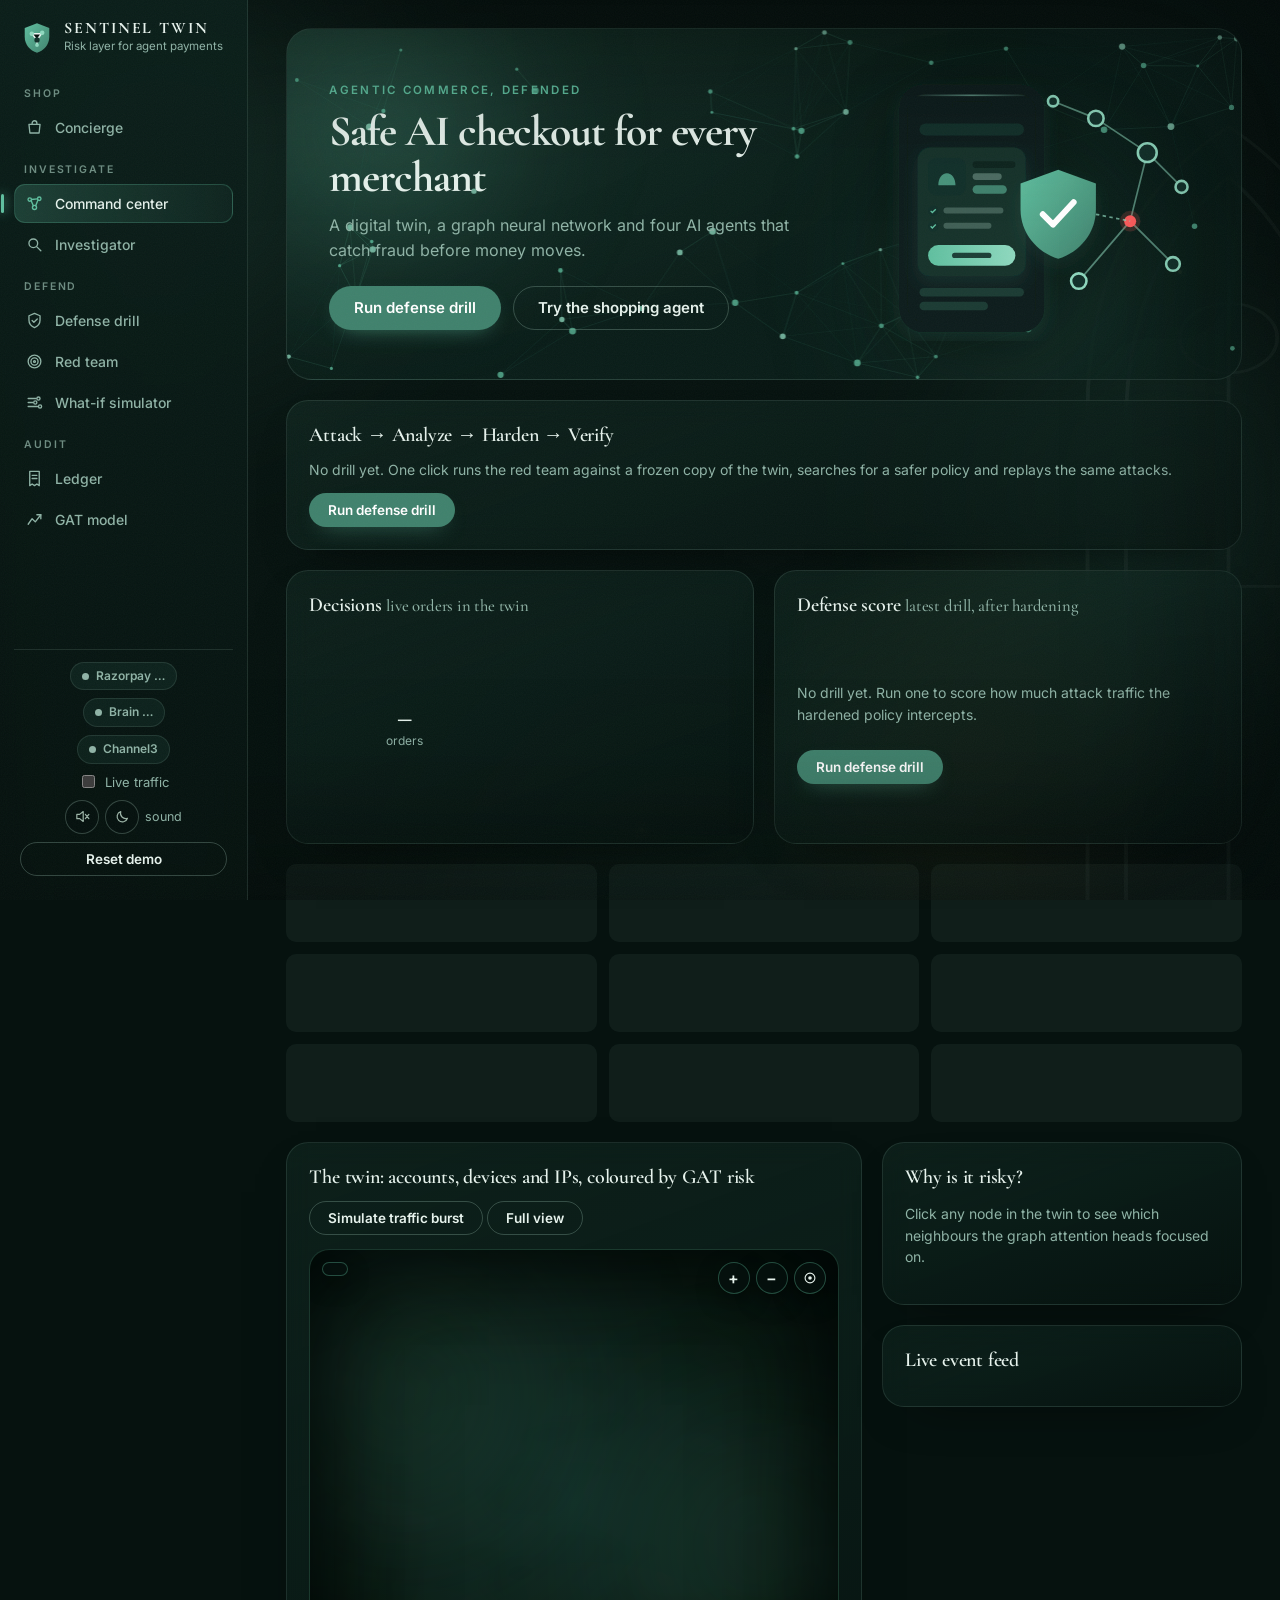
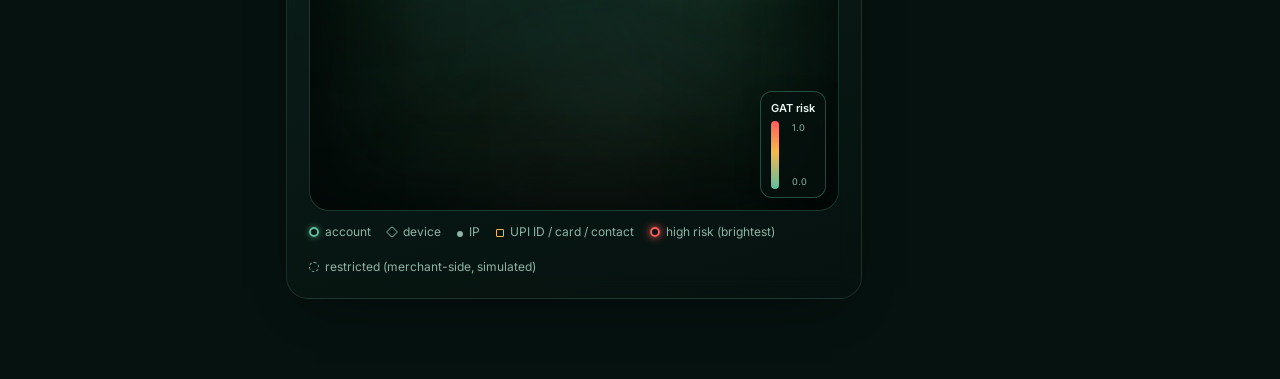
==== commit c895a754: "Live twin: calm consistency pass with the landing Tab headers take the landing's tilde caption and s" ====
--- a/static/index.html
+++ b/static/index.html
@@ -8,10 +8,11 @@
 <link rel="stylesheet" href="/static/theme.css?v=3">
 <link rel="stylesheet" href="/static/vendor/ag-grid.css">
 <link rel="stylesheet" href="/static/vendor/ag-theme-quartz.css">
-<link rel="stylesheet" href="/static/style.css?v=32">
+<link rel="stylesheet" href="/static/style.css?v=34">
 </head>
 <body>
 <div id="page-smoke" aria-hidden="true"><i></i><i></i><i></i></div>
+<div id="page-gothic" aria-hidden="true"><b class="arch l"></b><b class="arch r"></b><b class="lamp"></b><b class="ff"></b><b class="ff"></b><b class="ff"></b><b class="ff"></b><b class="ff"></b></div>
 <div class="shell">
 <aside class="sidebar" id="sidebar" aria-label="Sections">
   <a class="brand" href="/" title="Back to the story"><svg class="logo" viewBox="0 0 36 36" aria-hidden="true"><defs><linearGradient id="lg-sh" x1="0" y1="0" x2="1" y2="1"><stop offset="0" stop-color="#5FBF9F"/><stop offset="1" stop-color="#40826D"/></linearGradient></defs>
@@ -135,7 +136,7 @@
 
 <!-- DEFENSE DRILL -->
 <section id="tab-drill" class="tab">
-  <div class="tabhero"><div><h2>Defense drill</h2><p>Attack a frozen copy of the twin, search for a safer policy, then replay the same attacks to prove it.</p></div><svg viewBox="0 0 170 96" role="img" aria-label="Attacker blocked by a shield, then a check mark">
+  <div class="tabhero"><div><p class="eyebrow tilde">~ defend ~</p><h2>Defense drill</h2><p>Attack a frozen copy of the twin, search for a safer policy, then replay the same attacks to prove it.</p></div><svg viewBox="0 0 170 96" role="img" aria-label="Attacker blocked by a shield, then a check mark">
 <circle cx="28" cy="48" r="20" fill="#12302A"/><circle cx="28" cy="40" r="7" fill="#FF5C5C"/><path d="M15 64c2-10 7-14 13-14s11 4 13 14z" fill="#FF5C5C" opacity=".85"/>
 <path d="M52 48h22" stroke="#FF5C5C" stroke-width="3" stroke-dasharray="4 4"/><path d="M70 42l8 6-8 6" fill="none" stroke="#FF5C5C" stroke-width="3"/>
 <path d="M98 14 78 21v16c0 15 9 26 20 30 11-4 20-15 20-30V21z" fill="#40826D"/><path d="M98 22 86 26v11c0 9 5 16 12 19z" fill="#5FBF9F" opacity=".7"/>
@@ -167,7 +168,7 @@
 
 <!-- CONCIERGE -->
 <section id="tab-concierge" class="tab">
-  <div class="tabhero"><div><h2>Concierge · chat & voice</h2><p>Shop and pay with Razorpay in ten Indian languages. Spending limits are enforced in code, not by the model.</p></div><svg viewBox="0 0 170 96" role="img" aria-label="Chat bubble with Indian language glyphs and a shopping bag">
+  <div class="tabhero"><div><p class="eyebrow tilde">~ shop ~</p><h2>Concierge · chat & voice</h2><p>Shop and pay with Razorpay in ten Indian languages. Spending limits are enforced in code, not by the model.</p></div><svg viewBox="0 0 170 96" role="img" aria-label="Chat bubble with Indian language glyphs and a shopping bag">
 <path d="M12 14h96a12 12 0 0 1 12 12v34a12 12 0 0 1-12 12H48l-18 16v-16H12A12 12 0 0 1 0 60V26a12 12 0 0 1 12-12z" fill="#5FBF9F" transform="translate(4 0)"/>
 <text x="20" y="52" font-family="Noto Sans, sans-serif" font-size="22" font-weight="700" fill="#fff">अ த ক</text>
 <path d="M124 38h36l-4 46h-28z" fill="#40826D"/><path d="M134 38v-6a8 8 0 0 1 16 0v6" fill="none" stroke="#40826D" stroke-width="3.5"/><circle cx="142" cy="60" r="6" fill="#8FD9BF"/></svg></div>
@@ -202,7 +203,7 @@
 
 <!-- INVESTIGATOR -->
 <section id="tab-investigator" class="tab">
-  <div class="tabhero"><div><h2>Investigator</h2><p>An AI analyst that follows shared devices and IPs through the graph and proposes actions for human approval.</p></div><svg viewBox="0 0 170 96" role="img" aria-label="Magnifier over connected nodes">
+  <div class="tabhero"><div><p class="eyebrow tilde">~ investigate ~</p><h2>Investigator</h2><p>An AI analyst that follows shared devices and IPs through the graph and proposes actions for human approval.</p></div><svg viewBox="0 0 170 96" role="img" aria-label="Magnifier over connected nodes">
 <g stroke="#8FD9BF" stroke-width="2" opacity=".7"><path d="M20 30 50 50 30 75M50 50 85 30 110 55M85 30 75 12M110 55 140 40"/></g>
 <g fill="#12302A" stroke="#5FBF9F" stroke-width="2.5"><circle cx="20" cy="30" r="6"/><circle cx="30" cy="75" r="6"/><circle cx="75" cy="12" r="5"/><circle cx="140" cy="40" r="6"/></g>
 <circle cx="50" cy="50" r="7" fill="#FF5C5C"/><circle cx="85" cy="30" r="7" fill="#FF5C5C"/><circle cx="110" cy="55" r="6" fill="#5FBF9F"/>
@@ -232,7 +233,7 @@
 
 <!-- RED TEAM -->
 <section id="tab-redteam" class="tab">
-  <div class="tabhero"><div><h2>Adaptive red team</h2><p>An attacker agent that probes the twin, learns what was intercepted and changes tactics. Synthetic traffic only.</p></div><svg viewBox="0 0 170 96" role="img" aria-label="Hooded figure next to a target">
+  <div class="tabhero"><div><p class="eyebrow tilde">~ defend ~</p><h2>Adaptive red team</h2><p>An attacker agent that probes the twin, learns what was intercepted and changes tactics. Synthetic traffic only.</p></div><svg viewBox="0 0 170 96" role="img" aria-label="Hooded figure next to a target">
 <circle cx="120" cy="48" r="38" fill="none" stroke="#FF5C5C" stroke-width="2" opacity=".35"/><circle cx="120" cy="48" r="26" fill="none" stroke="#FF5C5C" stroke-width="2" opacity=".55"/><circle cx="120" cy="48" r="13" fill="none" stroke="#FF5C5C" stroke-width="2.5"/><circle cx="120" cy="48" r="4" fill="#FF5C5C"/>
 <path d="M120 4v14M120 78v14M76 48h14M150 48h14" stroke="#FF5C5C" stroke-width="2"/>
 <path d="M18 92c0-26 10-40 26-46-10-4-14-14-12-24 2-12 12-18 22-18s20 6 22 18c2 10-2 20-12 24 16 6 26 20 26 46z" fill="#40826D"/>
@@ -259,7 +260,7 @@
 
 <!-- WHAT IF -->
 <section id="tab-whatif" class="tab">
-  <div class="tabhero"><div><h2>What-if simulator</h2><p>Replay traffic and attacks under a proposed policy before you touch the live one.</p></div><svg viewBox="0 0 170 96" role="img" aria-label="Policy sliders next to a bar chart">
+  <div class="tabhero"><div><p class="eyebrow tilde">~ defend ~</p><h2>What-if simulator</h2><p>Replay traffic and attacks under a proposed policy before you touch the live one.</p></div><svg viewBox="0 0 170 96" role="img" aria-label="Policy sliders next to a bar chart">
 <g stroke="#2A4A41" stroke-width="4" stroke-linecap="round"><path d="M10 22h60M10 48h60M10 74h60"/></g>
 <g stroke="#5FBF9F" stroke-width="4" stroke-linecap="round"><path d="M10 22h38M10 48h18M10 74h48"/></g>
 <g fill="#12302A" stroke="#40826D" stroke-width="3"><circle cx="48" cy="22" r="6"/><circle cx="28" cy="48" r="6"/><circle cx="58" cy="74" r="6"/></g>
@@ -278,7 +279,7 @@
 
 <!-- LEDGER -->
 <section id="tab-ledger" class="tab">
-  <div class="tabhero"><div><h2>Ledger</h2><p>Every order mirrored into the twin, every agent checkout and every Razorpay API call.</p></div><svg viewBox="0 0 170 96" role="img" aria-label="A stack of receipts">
+  <div class="tabhero"><div><p class="eyebrow tilde">~ audit ~</p><h2>Ledger</h2><p>Every order mirrored into the twin, every agent checkout and every Razorpay API call.</p></div><svg viewBox="0 0 170 96" role="img" aria-label="A stack of receipts">
 <g transform="translate(40 6)"><rect x="16" y="0" width="70" height="80" rx="8" fill="#12302A" stroke="#8FD9BF" stroke-width="2" transform="rotate(8 50 40)"/>
 <rect x="8" y="4" width="70" height="80" rx="8" fill="#12302A" stroke="#8FD9BF" stroke-width="2" transform="rotate(-5 43 44)"/>
 <rect x="12" y="6" width="70" height="82" rx="8" fill="#12302A" stroke="#5FBF9F" stroke-width="2.5"/>
@@ -294,6 +295,7 @@
 
 <!-- MODEL -->
 <section id="tab-model" class="tab">
+  <div class="tabhero"><div><p class="eyebrow tilde">~ audit ~</p><h2>GAT model</h2><p>How the graph attention network learns from the twin, and how well it separates rings from honest customers.</p></div></div>
   <div class="grid2">
     <div class="card"><div class="cardhead"><h3>Graph attention network</h3><button class="ghost" id="btn-retrain">Retrain on the live twin</button></div>
       <div class="kpis" id="model-kpis"></div>
@@ -330,6 +332,6 @@
 <script src="/static/fx.js?v=25"></script>
 <script src="/static/vendor/gsap.min.js"></script>
 <script src="/static/js/sound.js?v=1"></script>
-<script src="/static/ui.js?v=2"></script>
+<script src="/static/ui.js?v=3"></script>
 </body>
 </html>
--- a/static/style.css
+++ b/static/style.css
@@ -447,3 +447,33 @@
 .arrive-flash.go { animation: arrive 1.4s ease-out forwards; }
 @keyframes arrive { 0% { opacity: 1; } 100% { opacity: 0; } }
 #d-attacks, #d-cands, #d-verify, #d-engines, #d-byattack, #mrt-out, #scn-out, .rc-sec { overflow-x: auto; }
+
+
+/* ---------- consistency pass with the landing journey: calm, the same language, nothing flashy ---------- */
+/* tab headers: a small tilde caption, then a sentence-case Cormorant title (as the landing's chapters) */
+.tabhero .eyebrow.tilde { display: block; margin: 0 0 4px; font: italic 500 15px/1.2 var(--font-display); letter-spacing: .02em; text-transform: none; color: var(--sage-hi); }
+.tabhero .eyebrow.tilde::before, .tabhero .eyebrow.tilde::after { content: none; }
+.tabhero h2 { text-transform: none; letter-spacing: -.01em; font: 600 clamp(28px, 2.9vw, 40px)/1.05 var(--font-display); color: var(--moon); }
+.tabhero p:not(.eyebrow) { font: italic 500 18px/1.4 var(--font-display); color: #BFD3C8; }
+.tab.active .tabhero svg { animation: none; opacity: .85; }
+.tabhero, .hero { background-image: radial-gradient(120% 160% at 0% 0%, rgba(64,130,109,.30), rgba(11,31,26,.86) 60%); border: 1px solid var(--line); }
+/* the backdrop: one steady viridian (no per-tab colour shifts), faint gothic arches at the edges, a lantern glow, a few fireflies */
+#page-smoke i { transition: none; }
+body[data-tab] { --s1: #40826D; --s2: #5FBF9F; --s3: #1F4D40; }
+#page-gothic { position: fixed; inset: 0; z-index: -1; pointer-events: none; overflow: hidden; }
+#page-gothic .arch { position: absolute; bottom: -4vh; width: 26vw; height: 92vh; opacity: .07;
+  background: no-repeat center bottom / 100% 100% url("data:image/svg+xml,%3Csvg xmlns='http://www.w3.org/2000/svg' viewBox='0 0 260 900' preserveAspectRatio='none'%3E%3Cg fill='none' stroke='%239DB5A8' stroke-width='3'%3E%3Cpath d='M20 900V330Q20 120 130 20Q240 120 240 330V900'/%3E%3Cpath d='M50 900V345Q50 170 130 75Q210 170 210 345V900'/%3E%3Cpath d='M130 75V900M50 520H210'/%3E%3Ccircle cx='130' cy='250' r='38'/%3E%3C/g%3E%3C/svg%3E"); }
+#page-gothic .arch.l { left: -9vw; } #page-gothic .arch.r { right: -9vw; }
+#page-gothic .lamp { position: absolute; right: 4vw; bottom: -12vh; width: 40vw; height: 40vw; border-radius: 50%; background: radial-gradient(circle, rgba(245,184,75,.07), transparent 65%); }
+#page-gothic .ff { position: absolute; width: 4px; height: 4px; border-radius: 50%; background: #E9D48A; box-shadow: 0 0 10px 2px rgba(233,212,138,.45); opacity: .35; animation: ffdrift 26s ease-in-out infinite; }
+#page-gothic .ff:nth-child(4) { left: 8%; top: 70%; } #page-gothic .ff:nth-child(5) { left: 92%; top: 30%; animation-delay: -6s; } #page-gothic .ff:nth-child(6) { left: 15%; top: 22%; animation-delay: -12s; }
+#page-gothic .ff:nth-child(7) { left: 85%; top: 78%; animation-delay: -18s; } #page-gothic .ff:nth-child(8) { left: 50%; top: 92%; animation-delay: -9s; }
+@keyframes ffdrift { 0%, 100% { transform: translate(0, 0); opacity: .15; } 50% { transform: translate(24px, -30px); opacity: .45; } }
+/* motion: short, consistent, no springs */
+.tab.active { animation: pagein .26s var(--ease); }
+@keyframes pagein { from { opacity: 0; transform: translateY(6px); } to { opacity: 1; transform: none; } }
+button { transition: background .18s, border-color .18s, box-shadow .2s, color .18s, transform .18s var(--ease); }
+.card { transition: border-color .2s; }
+.tabs button:hover { transform: none; }
+@media (prefers-reduced-motion: reduce) { #page-gothic .ff { animation: none; } .tab.active { animation: none; } }
+.tabhero p:not(.eyebrow)::before, .tabhero p:not(.eyebrow)::after { content: none; }
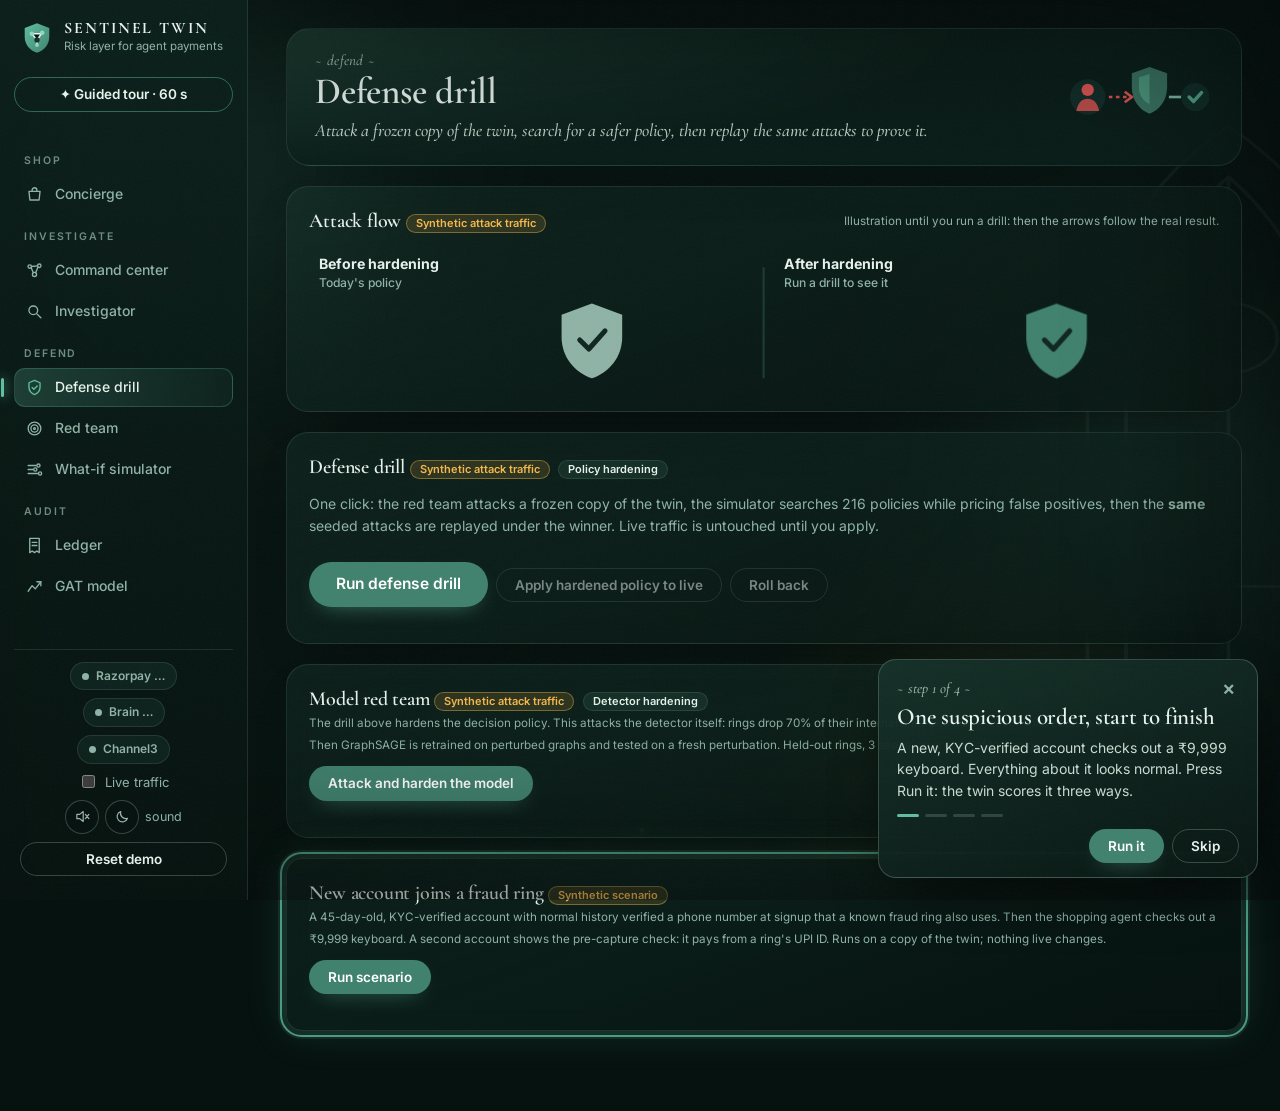
==== commit 4f044ff4: "Reviewer path: a 60-second guided tour, a skip link, nav hints and Lite mode /app: a calm guided tou" ====
--- a/static/index.html
+++ b/static/index.html
@@ -8,7 +8,7 @@
 <link rel="stylesheet" href="/static/theme.css?v=3">
 <link rel="stylesheet" href="/static/vendor/ag-grid.css">
 <link rel="stylesheet" href="/static/vendor/ag-theme-quartz.css">
-<link rel="stylesheet" href="/static/style.css?v=34">
+<link rel="stylesheet" href="/static/style.css?v=36">
 </head>
 <body>
 <div id="page-smoke" aria-hidden="true"><i></i><i></i><i></i></div>
@@ -19,19 +19,20 @@
     <path d="M18 2.5 5 7.4v9.2C5 25 10.6 31.3 18 33.5 25.4 31.3 31 25 31 16.6V7.4Z" fill="url(#lg-sh)"/>
     <g stroke="#fff" stroke-width="1.6" stroke-linecap="round" opacity=".9"><path d="M12.5 13.5 18 20l5.5-7.5M18 20v5.5M12.5 13.5h11"/></g>
     <g fill="#8FD9BF"><circle cx="12.5" cy="13.5" r="2.4"/><circle cx="23.5" cy="12.5" r="2.4"/><circle cx="18" cy="25.5" r="2"/></g><circle cx="18" cy="20" r="2.8" fill="#12302A"/></svg><div><b>Sentinel Twin</b><small>Risk layer for agent payments</small></div></a>
+  <button id="btn-tour" class="ghost" type="button" title="A one-minute walk through the key ideas, with real clicks">✦ Guided tour · 60 s</button>
   <nav class="tabs" id="tabs">
     <div class="navgroup">Shop</div>
-    <button data-tab="concierge"><svg viewBox="0 0 24 24" aria-hidden="true"><path d="M5 8h14l-1.2 11H6.2z"/><path d="M9 8V6.5a3 3 0 0 1 6 0V8"/></svg><span>Concierge</span></button>
+    <button data-tab="concierge" title="Chat with the shopping agent; it pays with Razorpay inside your limits"><svg viewBox="0 0 24 24" aria-hidden="true"><path d="M5 8h14l-1.2 11H6.2z"/><path d="M9 8V6.5a3 3 0 0 1 6 0V8"/></svg><span>Concierge</span></button>
     <div class="navgroup">Investigate</div>
-    <button data-tab="command" class="active"><svg viewBox="0 0 24 24" aria-hidden="true"><circle cx="6" cy="7" r="2.2"/><circle cx="18" cy="6" r="2.2"/><circle cx="12" cy="17" r="2.6"/><path d="M7.8 8.4 10.6 15M16.4 7.6 13.4 15M8.2 7l7.6-.8"/></svg><span>Command center</span></button>
-    <button data-tab="investigator"><svg viewBox="0 0 24 24" aria-hidden="true"><circle cx="10.5" cy="10.5" r="5.5"/><path d="m15 15 5 5"/></svg><span>Investigator</span></button>
+    <button data-tab="command" title="Live orders, decisions and the fraud graph at a glance" class="active"><svg viewBox="0 0 24 24" aria-hidden="true"><circle cx="6" cy="7" r="2.2"/><circle cx="18" cy="6" r="2.2"/><circle cx="12" cy="17" r="2.6"/><path d="M7.8 8.4 10.6 15M16.4 7.6 13.4 15M8.2 7l7.6-.8"/></svg><span>Command center</span></button>
+    <button data-tab="investigator" title="An AI analyst that builds a case for a person to approve"><svg viewBox="0 0 24 24" aria-hidden="true"><circle cx="10.5" cy="10.5" r="5.5"/><path d="m15 15 5 5"/></svg><span>Investigator</span></button>
     <div class="navgroup">Defend</div>
-    <button data-tab="drill"><svg viewBox="0 0 24 24" aria-hidden="true"><path d="M12 3 5 6v5.5c0 4.4 3 8 7 9.5 4-1.5 7-5.1 7-9.5V6z"/><path d="m9 12 2.2 2.2L15.5 10"/></svg><span>Defense drill</span></button>
-    <button data-tab="redteam"><svg viewBox="0 0 24 24" aria-hidden="true"><circle cx="12" cy="12" r="8"/><circle cx="12" cy="12" r="4.5"/><circle cx="12" cy="12" r="1.2"/></svg><span>Red team</span></button>
-    <button data-tab="whatif"><svg viewBox="0 0 24 24" aria-hidden="true"><path d="M4 7h10M4 12h6M4 17h12"/><circle cx="17" cy="7" r="2"/><circle cx="13" cy="12" r="2"/><circle cx="19" cy="17" r="2"/></svg><span>What-if simulator</span></button>
+    <button data-tab="drill" title="Attack a copy of the twin, find a safer policy, prove it"><svg viewBox="0 0 24 24" aria-hidden="true"><path d="M12 3 5 6v5.5c0 4.4 3 8 7 9.5 4-1.5 7-5.1 7-9.5V6z"/><path d="m9 12 2.2 2.2L15.5 10"/></svg><span>Defense drill</span></button>
+    <button data-tab="redteam" title="A synthetic attacker that adapts to what gets caught"><svg viewBox="0 0 24 24" aria-hidden="true"><circle cx="12" cy="12" r="8"/><circle cx="12" cy="12" r="4.5"/><circle cx="12" cy="12" r="1.2"/></svg><span>Red team</span></button>
+    <button data-tab="whatif" title="Try a policy on replayed traffic before using it live"><svg viewBox="0 0 24 24" aria-hidden="true"><path d="M4 7h10M4 12h6M4 17h12"/><circle cx="17" cy="7" r="2"/><circle cx="13" cy="12" r="2"/><circle cx="19" cy="17" r="2"/></svg><span>What-if simulator</span></button>
     <div class="navgroup">Audit</div>
-    <button data-tab="ledger"><svg viewBox="0 0 24 24" aria-hidden="true"><path d="M6 3h12v18l-3-2-3 2-3-2-3 2z"/><path d="M9 8h6M9 12h6"/></svg><span>Ledger</span></button>
-    <button data-tab="model"><svg viewBox="0 0 24 24" aria-hidden="true"><path d="M4 18 9 11l4 4 7-9"/><path d="M15 6h5v5"/></svg><span>GAT model</span></button>
+    <button data-tab="ledger" title="Every order, checkout and Razorpay call, hash-chained"><svg viewBox="0 0 24 24" aria-hidden="true"><path d="M6 3h12v18l-3-2-3 2-3-2-3 2z"/><path d="M9 8h6M9 12h6"/></svg><span>Ledger</span></button>
+    <button data-tab="model" title="How the graph model learns and how well it scores"><svg viewBox="0 0 24 24" aria-hidden="true"><path d="M4 18 9 11l4 4 7-9"/><path d="M15 6h5v5"/></svg><span>GAT model</span></button>
   </nav>
   <div class="side-foot badges">
     <span id="b-pay" class="badge">Razorpay …</span>
@@ -333,5 +334,6 @@
 <script src="/static/vendor/gsap.min.js"></script>
 <script src="/static/js/sound.js?v=1"></script>
 <script src="/static/ui.js?v=3"></script>
+<script src="/static/tour.js?v=2"></script>
 </body>
 </html>
--- a/static/style.css
+++ b/static/style.css
@@ -477,3 +477,21 @@
 .tabs button:hover { transform: none; }
 @media (prefers-reduced-motion: reduce) { #page-gothic .ff { animation: none; } .tab.active { animation: none; } }
 .tabhero p:not(.eyebrow)::before, .tabhero p:not(.eyebrow)::after { content: none; }
+
+/* ---------- guided tour: a calm glass card bottom-right; the panel it talks about gets a soft viridian outline ---------- */
+.tour { position: fixed; right: 22px; bottom: 22px; z-index: 60; width: min(380px, calc(100vw - 44px)); padding: 16px 18px 14px; border-radius: 18px;
+  background: linear-gradient(160deg, rgba(20,48,40,.97), rgba(8,22,18,.97)); border: 1px solid var(--line-strong); box-shadow: 0 24px 60px -20px rgba(0,0,0,.85);
+  opacity: 0; transform: translateY(8px); pointer-events: none; transition: opacity .22s var(--ease), transform .22s var(--ease); }
+.tour.open { opacity: 1; transform: none; pointer-events: auto; }
+.tour-head { display: flex; justify-content: space-between; align-items: center; }
+.tour-step { font: italic 500 15px var(--font-display); color: var(--sage-hi); }
+.tour-x { background: transparent; border: 0; color: var(--muted); font-size: 20px; padding: 0 4px; box-shadow: none; }
+.tour-x:hover { color: var(--text); background: transparent; transform: none; }
+.tour h3 { margin: 4px 0 6px; font: 600 23px/1.15 var(--font-display); color: var(--moon); }
+.tour p { margin: 0 0 12px; color: #C9DCD2; font-size: 14px; line-height: 1.55; }
+.tour-dots { display: flex; gap: 6px; margin-bottom: 12px; } .tour-dots i { width: 22px; height: 3px; border-radius: 3px; background: rgba(143,179,166,.25); }
+.tour-dots i.done { background: var(--primary); } .tour-dots i.on { background: var(--glow); }
+.tour-row { display: flex; justify-content: space-between; align-items: center; gap: 8px; } .tour-row > span { display: flex; gap: 8px; }
+.tour-focus { outline: 2px solid rgba(95,191,159,.75); outline-offset: 4px; box-shadow: 0 0 0 8px rgba(95,191,159,.10), 0 0 40px rgba(95,191,159,.18) !important; border-radius: 16px; transition: outline-color .2s, box-shadow .2s; }
+#btn-tour { width: 100%; margin: 4px 0 10px; border-color: rgba(95,191,159,.45); color: var(--moon); }
+@media (prefers-reduced-motion: reduce) { .tour { transition: none; } }
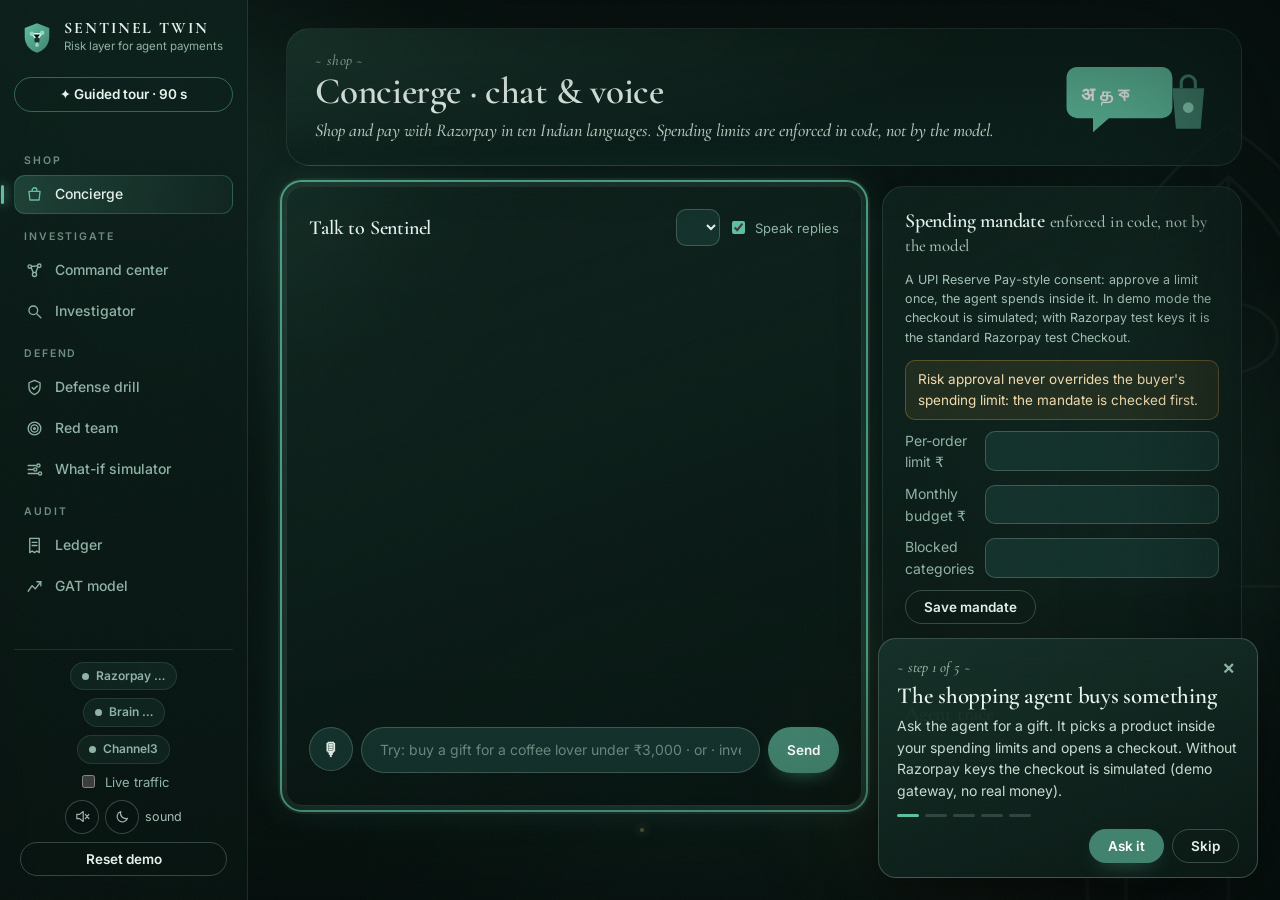
==== commit 77b54338: "Review fixes: consistent numbers, a live Investigator, mandate-first note, readable tables, recruite" ====
--- a/static/index.html
+++ b/static/index.html
@@ -8,7 +8,7 @@
 <link rel="stylesheet" href="/static/theme.css?v=3">
 <link rel="stylesheet" href="/static/vendor/ag-grid.css">
 <link rel="stylesheet" href="/static/vendor/ag-theme-quartz.css">
-<link rel="stylesheet" href="/static/style.css?v=36">
+<link rel="stylesheet" href="/static/style.css?v=37">
 </head>
 <body>
 <div id="page-smoke" aria-hidden="true"><i></i><i></i><i></i></div>
@@ -19,7 +19,7 @@
     <path d="M18 2.5 5 7.4v9.2C5 25 10.6 31.3 18 33.5 25.4 31.3 31 25 31 16.6V7.4Z" fill="url(#lg-sh)"/>
     <g stroke="#fff" stroke-width="1.6" stroke-linecap="round" opacity=".9"><path d="M12.5 13.5 18 20l5.5-7.5M18 20v5.5M12.5 13.5h11"/></g>
     <g fill="#8FD9BF"><circle cx="12.5" cy="13.5" r="2.4"/><circle cx="23.5" cy="12.5" r="2.4"/><circle cx="18" cy="25.5" r="2"/></g><circle cx="18" cy="20" r="2.8" fill="#12302A"/></svg><div><b>Sentinel Twin</b><small>Risk layer for agent payments</small></div></a>
-  <button id="btn-tour" class="ghost" type="button" title="A one-minute walk through the key ideas, with real clicks">✦ Guided tour · 60 s</button>
+  <button id="btn-tour" class="ghost" type="button" title="A one-minute walk through the key ideas, with real clicks">✦ Guided tour · 90 s</button>
   <nav class="tabs" id="tabs">
     <div class="navgroup">Shop</div>
     <button data-tab="concierge" title="Chat with the shopping agent; it pays with Razorpay inside your limits"><svg viewBox="0 0 24 24" aria-hidden="true"><path d="M5 8h14l-1.2 11H6.2z"/><path d="M9 8V6.5a3 3 0 0 1 6 0V8"/></svg><span>Concierge</span></button>
@@ -60,7 +60,7 @@
       <span class="eyebrow">Agentic commerce, defended</span>
       <h1>Safe AI checkout for every merchant</h1>
       <p class="sub">A digital twin, a graph neural network and four AI agents that catch fraud before money moves.</p>
-      <div class="row"><button id="hero-drill">Run defense drill</button><button class="ghost" id="hero-shop">Try the shopping agent</button></div>
+      <div class="row"><button id="hero-shop">Try the shopping agent</button><button class="ghost" id="hero-drill">Run defense drill</button></div>
       <div id="hero-proof"></div>
     </div>
     <svg class="hero-art" viewBox="0 0 420 320" role="img" aria-label="Illustration: a phone showing a checkout card, protected by a shield linked to a network of nodes">
@@ -162,7 +162,7 @@
     <small class="muted">The drill above hardens the decision policy. This attacks the detector itself: rings drop 70% of their internal links and add 4 cover links each to honest accounts. Then GraphSAGE is retrained on perturbed graphs and tested on a fresh perturbation. Held-out rings, 3 seeds, on a copy of the twin.</small></div>
     <button id="btn-mrt">Attack and harden the model</button></div><div id="mrt-out"></div></div>
   <div class="card" id="scn-card"><div class="cardhead"><div><h3>New account joins a fraud ring <span class="tag synth">Synthetic scenario</span></h3>
-    <small class="muted">A 45-day-old, KYC-verified account with normal history verified a phone number at signup that a known fraud ring also uses. Then the shopping agent checks out a ₹9,999 keyboard. A second account shows the pre-capture check: it pays from a ring's UPI ID. Runs on a copy of the twin; nothing live changes.</small></div>
+    <small class="muted">A 45-day-old, KYC-verified account with normal history verified a phone number at signup that a known fraud ring also uses. Then the shopping agent checks out a ₹9,999 keyboard. A second account shows the pre-capture check: it pays from a ring's UPI ID. Runs on a copy of the twin as seeded, so the numbers are reproducible; nothing live changes.</small></div>
     <button id="btn-scn">Run scenario</button></div>
     <div id="scn-out"></div></div>
 </section>
@@ -189,7 +189,8 @@
     </div>
     <div class="side">
       <div class="card"><h3>Spending mandate <small class="muted">enforced in code, not by the model</small></h3>
-        <p class="muted small">A UPI Reserve Pay-style consent: approve a limit once, the agent spends inside it. Simulated on standard Razorpay test checkout.</p>
+        <p class="muted small">A UPI Reserve Pay-style consent: approve a limit once, the agent spends inside it. In demo mode the checkout is simulated; with Razorpay test keys it is the standard Razorpay test Checkout.</p>
+        <p class="note-line">Risk approval never overrides the buyer's spending limit: the mandate is checked first.</p>
         <div class="form">
           <label>Per-order limit ₹<input type="number" id="m-order" step="100"></label>
           <label>Monthly budget ₹<input type="number" id="m-budget" step="100"></label>
@@ -210,12 +211,13 @@
 <circle cx="50" cy="50" r="7" fill="#FF5C5C"/><circle cx="85" cy="30" r="7" fill="#FF5C5C"/><circle cx="110" cy="55" r="6" fill="#5FBF9F"/>
 <circle cx="80" cy="42" r="26" fill="#12302A" fill-opacity=".55" stroke="#40826D" stroke-width="5"/><path d="M99 61l22 22" stroke="#40826D" stroke-width="9" stroke-linecap="round"/></svg></div>
   <div class="grid2">
-    <div class="card"><div class="cardhead"><h3>Accounts ranked by GAT risk</h3>
-      <button id="btn-investigate-top">Investigate riskiest</button></div>
+    <div class="card"><div class="cardhead"><h3>Accounts ranked by GAT risk <small class="muted">highest first</small></h3>
+      <button class="ghost" id="btn-investigate-top">Run the investigator agent</button></div>
+      <p class="small muted" style="margin:-4px 0 8px"><a href="#" id="acc-low">Show low-risk accounts</a></p>
       <div id="acc-grid" class="ag-theme-quartz-dark gridbox"></div></div>
     <div class="card" id="ev-card"><div class="cardhead"><div><h3>Evidence case <span class="tag">model → evidence → copilot → human</span></h3>
       <small class="muted">The GAT triages; deterministic graph checks gather evidence with record pointers; the copilot only explains that evidence; a person decides, with a reason (RBI rules in <code>compliance_rules.yaml</code>).</small></div></div>
-      <div class="row"><input id="ev-account" placeholder="account, e.g. A-212" style="width:160px"><button id="btn-ev-open">Open evidence case</button><button class="ghost" id="btn-ev-top">Riskiest account</button></div>
+      <div class="row"><input id="ev-account" placeholder="account, e.g. A-212" style="width:160px"><button class="ghost" id="btn-ev-open">Open evidence case</button><button id="btn-ev-top">Review the riskiest case</button></div>
       <div id="ev-out"></div><p class="muted small" id="ev-ledger"></p></div>
     <div class="side">
       <div class="card"><div class="cardhead"><h3>Reviewer twin <span class="tag">shadow mode</span></h3></div>
@@ -269,6 +271,7 @@
 <rect x="98" y="52" width="10" height="28" rx="3" fill="#40826D"/><rect x="112" y="40" width="10" height="40" rx="3" fill="#8FD9BF"/><rect x="128" y="58" width="10" height="22" rx="3" fill="#40826D"/><rect x="142" y="26" width="10" height="54" rx="3" fill="#8FD9BF"/></svg></div>
   <div class="grid2">
     <div class="card"><h3>Policy under test</h3>
+      <p class="note-line">This is the merchant's risk policy. Risk approval never overrides the buyer's spending limit: the mandate (e.g. ₹12,500 per order) is checked first.</p>
       <div class="form" id="policy-form"></div>
       <label class="toggle"><input type="checkbox" id="wi-rt" checked> Include the latest red-team attack traffic</label>
       <div class="row"><button id="btn-whatif">Run simulation on the twin</button><button class="ghost" id="btn-apply">Apply to live policy</button></div>
@@ -288,7 +291,7 @@
 <rect x="22" y="68" width="30" height="8" rx="4" fill="#5FBF9F"/><circle cx="66" cy="72" r="8" fill="#12302A"/><path d="M62 72l3 3 5-6" fill="none" stroke="#5FBF9F" stroke-width="2.5"/></g></svg></div>
   <div class="card"><div class="cardhead"><h3>Orders mirrored in the twin</h3><input id="ord-filter" placeholder="Filter…"></div>
     <div id="ord-grid" class="ag-theme-quartz-dark gridbox tall"></div></div>
-  <div class="grid2">
+  <div>
     <div class="card"><h3>Razorpay checkouts created by the agent</h3><div id="co-grid" class="ag-theme-quartz-dark gridbox small"></div></div>
     <div class="card"><h3>Razorpay API calls</h3><div id="api-grid" class="ag-theme-quartz-dark gridbox small"></div></div>
   </div>
@@ -325,15 +328,15 @@
 <script src="/static/vendor/chart.umd.min.js"></script>
 <script src="/static/vendor/marked.min.js"></script>
 <script src="/static/vendor/purify.min.js"></script>
-<script src="/static/app.js?v=38"></script>
-<script src="/static/drill.js?v=37"></script>
+<script src="/static/app.js?v=48"></script>
+<script src="/static/drill.js?v=38"></script>
 <script src="/static/receipts.js?v=36"></script>
 <script src="/static/review.js?v=37"></script>
-<script src="/static/evidence.js?v=13"></script>
-<script src="/static/fx.js?v=25"></script>
+<script src="/static/evidence.js?v=14"></script>
+<script src="/static/fx.js?v=26"></script>
 <script src="/static/vendor/gsap.min.js"></script>
 <script src="/static/js/sound.js?v=1"></script>
-<script src="/static/ui.js?v=3"></script>
-<script src="/static/tour.js?v=2"></script>
+<script src="/static/ui.js?v=6"></script>
+<script src="/static/tour.js?v=4"></script>
 </body>
 </html>
--- a/static/style.css
+++ b/static/style.css
@@ -495,3 +495,7 @@
 .tour-focus { outline: 2px solid rgba(95,191,159,.75); outline-offset: 4px; box-shadow: 0 0 0 8px rgba(95,191,159,.10), 0 0 40px rgba(95,191,159,.18) !important; border-radius: 16px; transition: outline-color .2s, box-shadow .2s; }
 #btn-tour { width: 100%; margin: 4px 0 10px; border-color: rgba(95,191,159,.45); color: var(--moon); }
 @media (prefers-reduced-motion: reduce) { .tour { transition: none; } }
+
+/* readability: secondary text a step brighter, and the review notes that sit next to limits */
+.muted { color: #A3C2B6; }
+.note-line { margin: 6px 0 10px; padding: 8px 12px; border-radius: 10px; background: rgba(245,184,75,.08); border: 1px solid rgba(245,184,75,.28); color: #F2DDB0; font-size: 13.5px; }
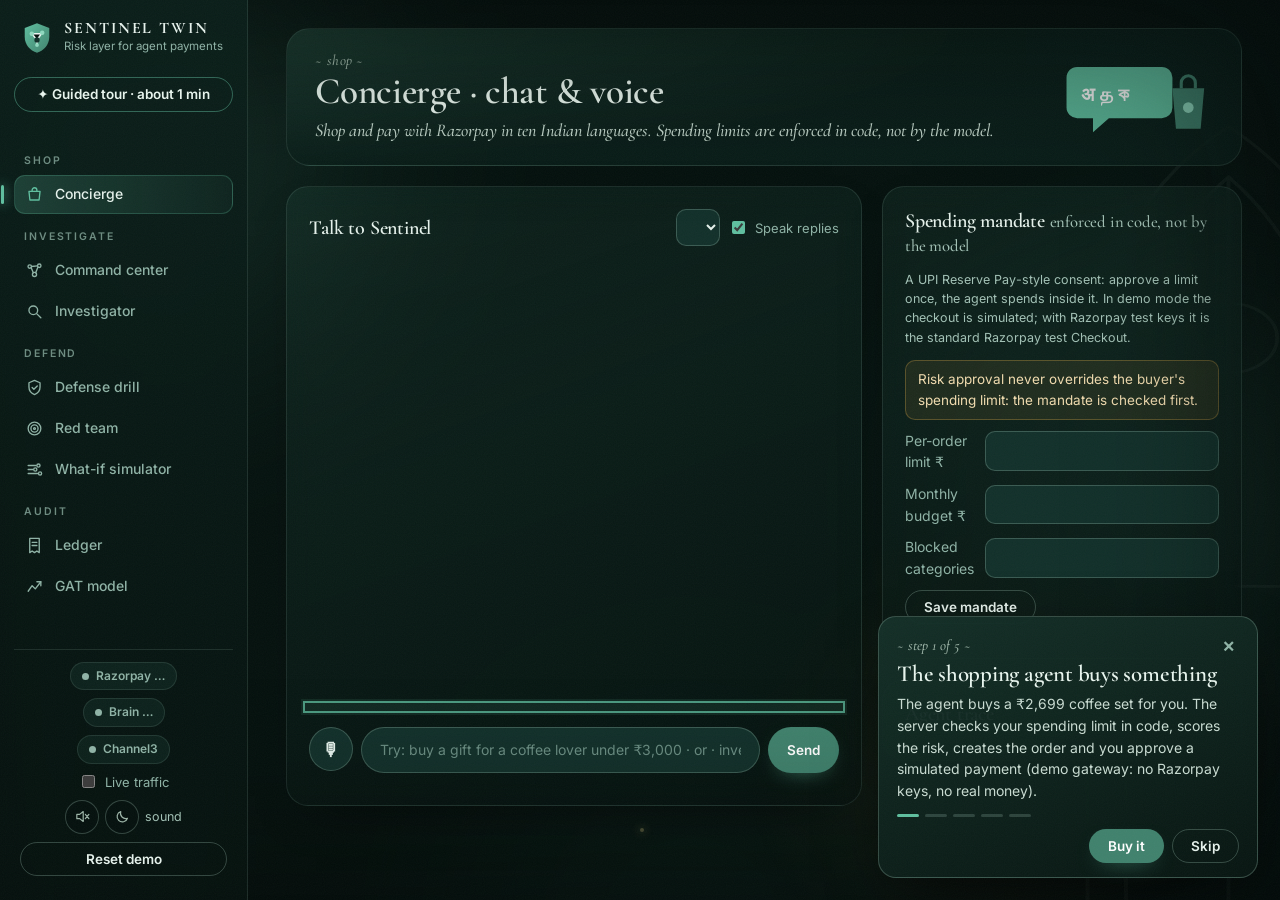
==== commit 48e0235a: "Final pass: a reliable tour checkout, honest GAT wording, demo-gateway labels, rupee charts, restart" ====
--- a/static/index.html
+++ b/static/index.html
@@ -19,7 +19,7 @@
     <path d="M18 2.5 5 7.4v9.2C5 25 10.6 31.3 18 33.5 25.4 31.3 31 25 31 16.6V7.4Z" fill="url(#lg-sh)"/>
     <g stroke="#fff" stroke-width="1.6" stroke-linecap="round" opacity=".9"><path d="M12.5 13.5 18 20l5.5-7.5M18 20v5.5M12.5 13.5h11"/></g>
     <g fill="#8FD9BF"><circle cx="12.5" cy="13.5" r="2.4"/><circle cx="23.5" cy="12.5" r="2.4"/><circle cx="18" cy="25.5" r="2"/></g><circle cx="18" cy="20" r="2.8" fill="#12302A"/></svg><div><b>Sentinel Twin</b><small>Risk layer for agent payments</small></div></a>
-  <button id="btn-tour" class="ghost" type="button" title="A one-minute walk through the key ideas, with real clicks">✦ Guided tour · 90 s</button>
+  <button id="btn-tour" class="ghost" type="button" title="A one-minute walk through the key ideas, with real clicks">✦ Guided tour · about 1 min</button>
   <nav class="tabs" id="tabs">
     <div class="navgroup">Shop</div>
     <button data-tab="concierge" title="Chat with the shopping agent; it pays with Razorpay inside your limits"><svg viewBox="0 0 24 24" aria-hidden="true"><path d="M5 8h14l-1.2 11H6.2z"/><path d="M9 8V6.5a3 3 0 0 1 6 0V8"/></svg><span>Concierge</span></button>
@@ -289,6 +289,7 @@
 <rect x="12" y="6" width="70" height="82" rx="8" fill="#12302A" stroke="#5FBF9F" stroke-width="2.5"/>
 <rect x="22" y="18" width="36" height="6" rx="3" fill="#40826D"/><g fill="#2A4A41"><rect x="22" y="32" width="50" height="5" rx="2.5"/><rect x="22" y="43" width="44" height="5" rx="2.5"/><rect x="22" y="54" width="48" height="5" rx="2.5"/></g>
 <rect x="22" y="68" width="30" height="8" rx="4" fill="#5FBF9F"/><circle cx="66" cy="72" r="8" fill="#12302A"/><path d="M62 72l3 3 5-6" fill="none" stroke="#5FBF9F" stroke-width="2.5"/></g></svg></div>
+  <p class="small muted" style="margin:-6px 0 14px 4px">On the free public demo this data lives in a local database that starts fresh when the server restarts. With a persistent database (Postgres) the ledger, decisions and replays survive restarts.</p>
   <div class="card"><div class="cardhead"><h3>Orders mirrored in the twin</h3><input id="ord-filter" placeholder="Filter…"></div>
     <div id="ord-grid" class="ag-theme-quartz-dark gridbox tall"></div></div>
   <div>
@@ -328,7 +329,7 @@
 <script src="/static/vendor/chart.umd.min.js"></script>
 <script src="/static/vendor/marked.min.js"></script>
 <script src="/static/vendor/purify.min.js"></script>
-<script src="/static/app.js?v=48"></script>
+<script src="/static/app.js?v=51"></script>
 <script src="/static/drill.js?v=38"></script>
 <script src="/static/receipts.js?v=36"></script>
 <script src="/static/review.js?v=37"></script>
@@ -336,7 +337,7 @@
 <script src="/static/fx.js?v=26"></script>
 <script src="/static/vendor/gsap.min.js"></script>
 <script src="/static/js/sound.js?v=1"></script>
-<script src="/static/ui.js?v=6"></script>
-<script src="/static/tour.js?v=4"></script>
+<script src="/static/ui.js?v=7"></script>
+<script src="/static/tour.js?v=6"></script>
 </body>
 </html>
